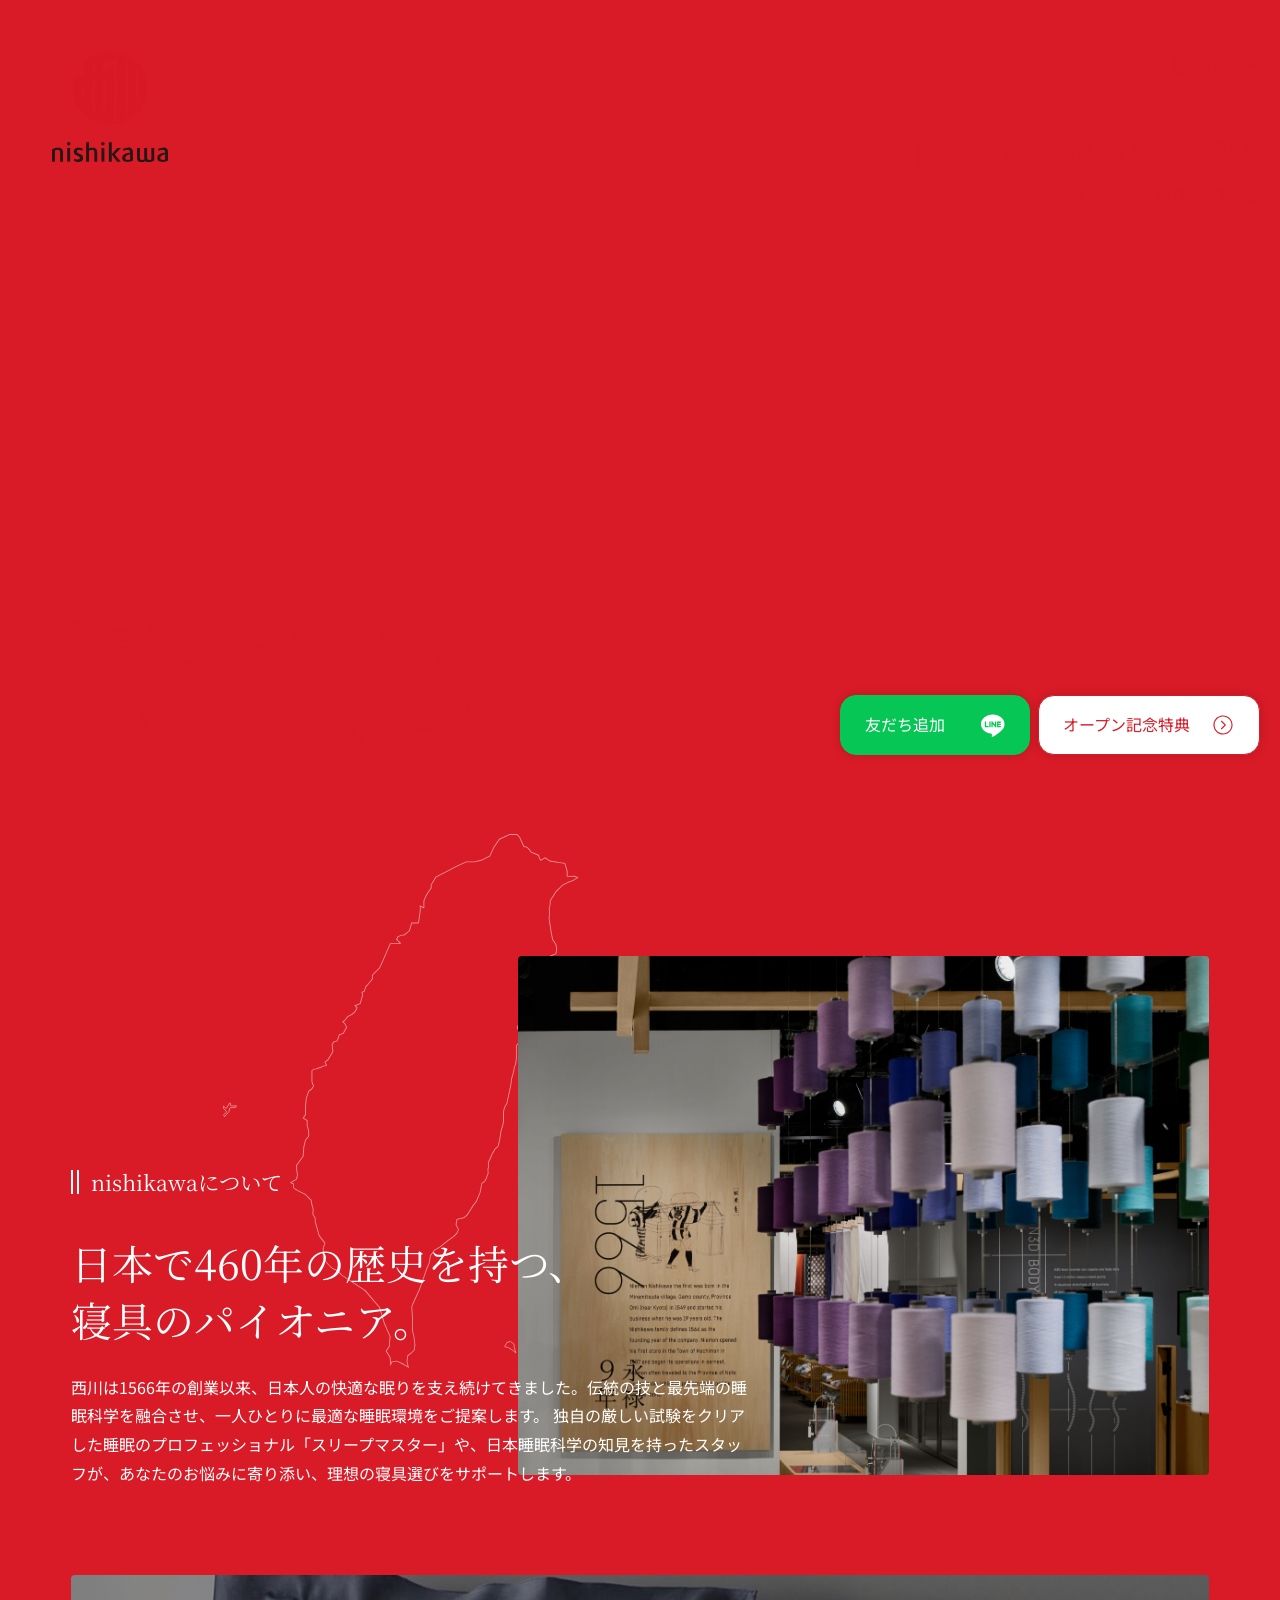
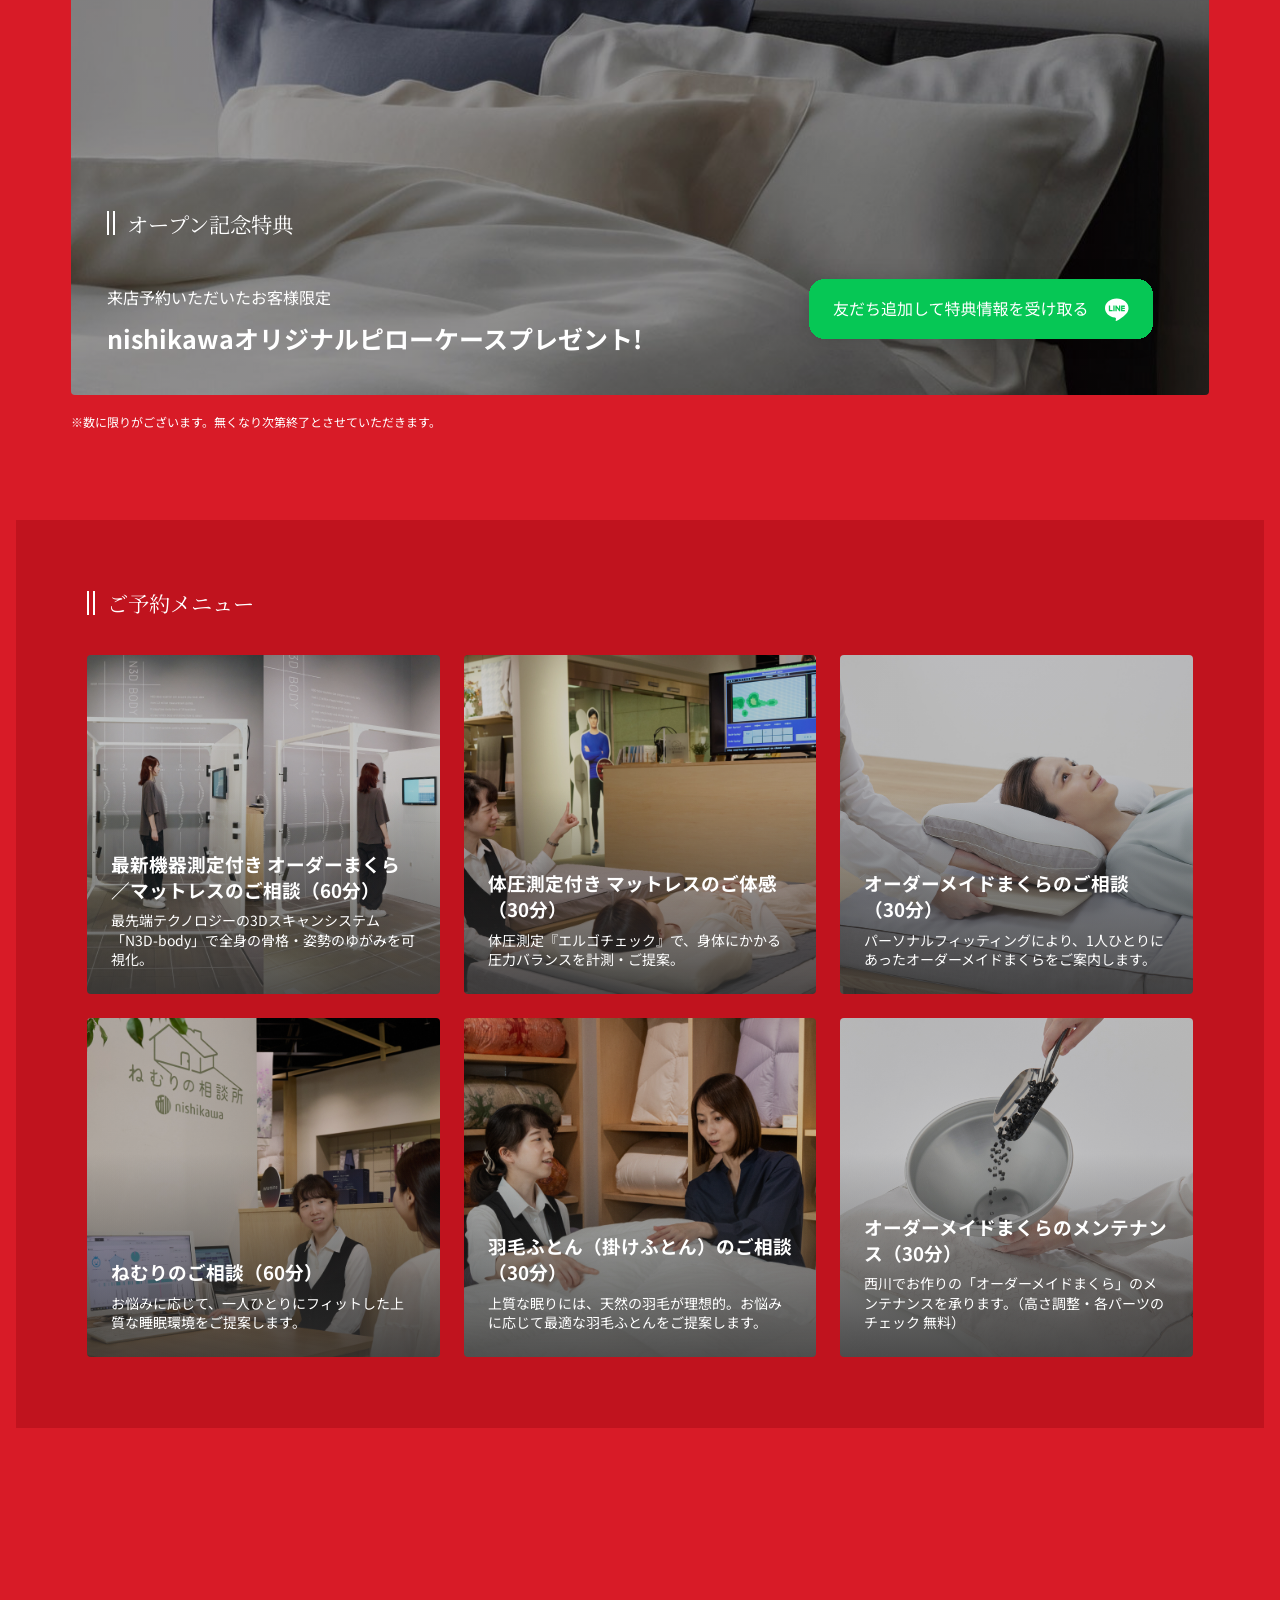
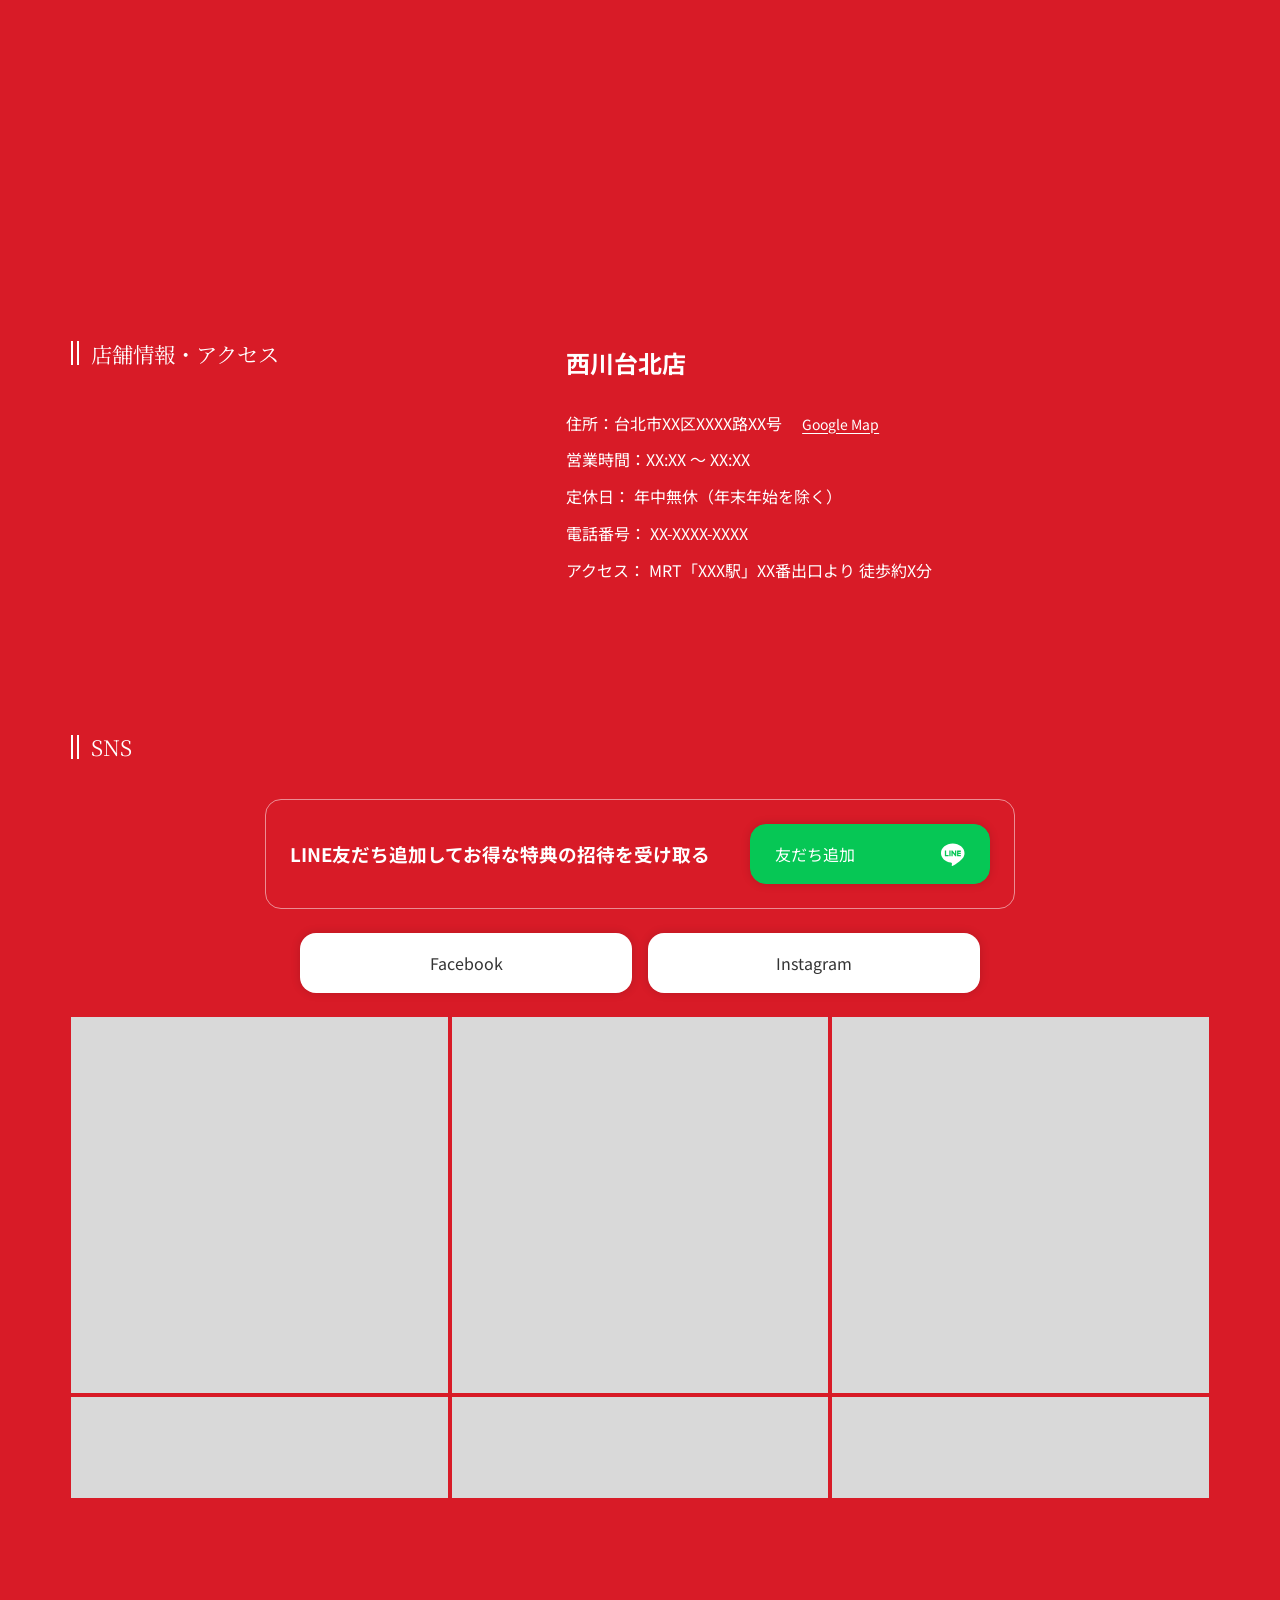
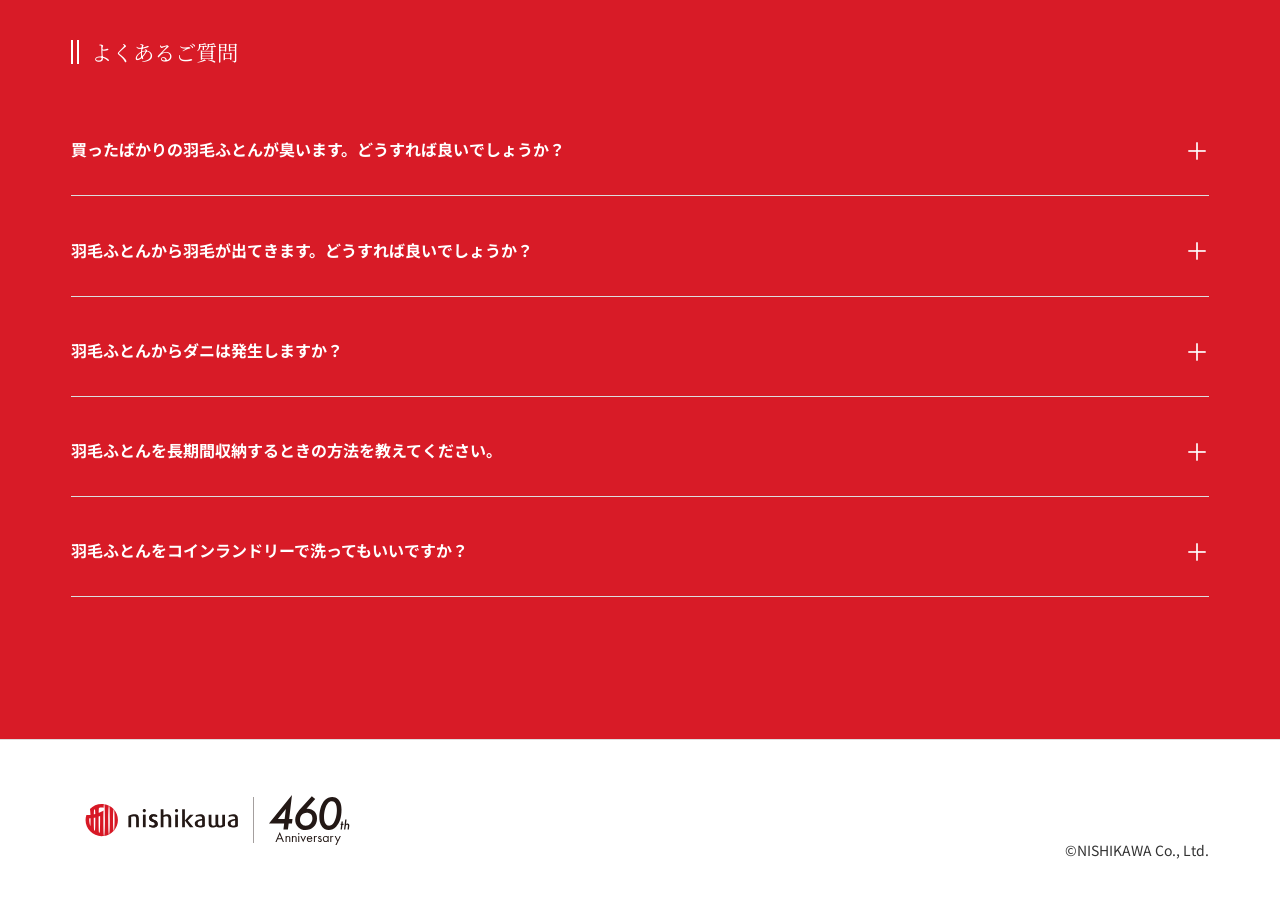
==== index.html @ 741ab478 "Add Nishikawa Taiwan landing page" ====
<!doctype html>
<html lang="ja">
  <head>
    <meta charset="UTF-8" />
    <meta name="viewport" content="width=device-width, initial-scale=1.0" />
    <title>西川台北店 GRAND OPEN</title>
    <link rel="preconnect" href="https://fonts.googleapis.com" />
    <link rel="preconnect" href="https://fonts.gstatic.com" crossorigin />
    <link href="https://fonts.googleapis.com/css2?family=Noto+Sans+JP:wght@400;500;700&family=Noto+Serif+JP:wght@400;500&display=swap" rel="stylesheet" />
    <link rel="stylesheet" href="./styles.css" />
  </head>
  <body>
    <main class="page">
      <section class="hero shell">
        <div class="hero__panel">
          <img class="hero__image" src="./assets/hero.png" alt="" />
          <header class="hero__header">
            <a class="logo logo--hero" href="#" aria-label="nishikawa">
              <img src="./assets/logo-mark.svg" alt="" />
              <img src="./assets/logo-word.svg" alt="nishikawa" />
            </a>
            <div class="hero__meta">
              <div class="language" aria-label="language">
                <img src="./assets/globe.svg" alt="" />
                <span>日本語</span>
                <img src="./assets/caret-down.svg" alt="" />
              </div>
              <p class="open-date">2026.12.31<br />西川台北店GRAND OPEN!</p>
              <p class="countdown">オープンまであと00日00時間00分</p>
            </div>
          </header>
          <p class="since">Since 1549</p>
          <div class="hero__bottom">
            <h1>創業から460年、<br />日本の眠りは台湾へ。</h1>
            <div class="hero__actions">
              <div class="button-row">
                <a class="button button--line" href="#">友だち追加 <img class="button__icon" src="./assets/line.svg" alt="" /></a>
                <a class="button button--white" href="#">オープン記念特典 <img class="button__icon" src="./assets/caret-circle-right.svg" alt="" /></a>
              </div>
            </div>
          </div>
        </div>
      </section>

      <section class="about section-pad">
        <img class="ornament" src="./assets/taiwan-map.svg" alt="" />
        <div class="about__photo" aria-hidden="true"></div>
        <div class="about__copy">
          <div class="section-label">nishikawaについて</div>
          <h2>日本で460年の歴史を持つ、<br />寝具のパイオニア。</h2>
          <p>
            西川は1566年の創業以来、日本人の快適な眠りを支え続けてきました。伝統の技と最先端の睡眠科学を融合させ、一人ひとりに最適な睡眠環境をご提案します。
            独自の厳しい試験をクリアした睡眠のプロフェッショナル「スリープマスター」や、日本睡眠科学の知見を持ったスタッフが、あなたのお悩みに寄り添い、理想の寝具選びをサポートします。
          </p>
        </div>
      </section>

      <section class="benefit section-pad">
        <div class="benefit__card">
          <div class="section-label">オープン記念特典</div>
          <div class="benefit__body">
            <div>
              <p>来店予約いただいたお客様限定</p>
              <h2>nishikawaオリジナルピローケースプレゼント!</h2>
            </div>
            <a class="benefit__button-image" href="#" aria-label="特典の案内">
              <img src="./assets/frame-101.svg" alt="" />
            </a>
          </div>
        </div>
        <p class="note">※数に限りがございます。無くなり次第終了とさせていただきます。</p>
      </section>

      <section class="menu shell">
        <div class="menu__inner section-pad">
          <div class="section-label">ご予約メニュー</div>
          <div class="menu__grid">
            <article class="menu-card" style="--bg: url('./assets/menu-order-mattress.jpg')">
              <h3>最新機器測定付き オーダーまくら／マットレスのご相談（60分）</h3>
              <p>最先端テクノロジーの3Dスキャンシステム「N3D-body」で全身の骨格・姿勢のゆがみを可視化。</p>
            </article>
            <article class="menu-card" style="--bg: url('./assets/menu-pressure.jpg')">
              <h3>体圧測定付き マットレスのご体感（30分）</h3>
              <p>体圧測定『エルゴチェック』で、身体にかかる圧力バランスを計測・ご提案。</p>
            </article>
            <article class="menu-card" style="--bg: url('./assets/menu-order-pillow.jpg')">
              <h3>オーダーメイドまくらのご相談（30分）</h3>
              <p>パーソナルフィッティングにより、1人ひとりにあったオーダーメイドまくらをご案内します。</p>
            </article>
            <article class="menu-card" style="--bg: url('./assets/menu-sleep-consult.jpg')">
              <h3>ねむりのご相談（60分）</h3>
              <p>お悩みに応じて、一人ひとりにフィットした上質な睡眠環境をご提案します。</p>
            </article>
            <article class="menu-card" style="--bg: url('./assets/menu-duvet-consult.jpg')">
              <h3>羽毛ふとん（掛けふとん）のご相談（30分）</h3>
              <p>上質な眠りには、天然の羽毛が理想的。お悩みに応じて最適な羽毛ふとんをご提案します。</p>
            </article>
            <article class="menu-card" style="--bg: url('./assets/menu-pillow-maintenance.jpg')">
              <h3>オーダーメイドまくらのメンテナンス（30分）</h3>
              <p>西川でお作りの「オーダーメイドまくら」のメンテナンスを承ります。（高さ調整・各パーツのチェック 無料）</p>
            </article>
          </div>
        </div>
      </section>

      <section class="map" aria-label="台北駅の地図">
        <iframe
          src="https://www.google.com/maps/embed?pb=!1m18!1m12!1m3!1d3614.6032509859097!2d121.51306507537699!3d25.047534977807565!2m3!1f0!2f0!3f0!3m2!1i1024!2i768!4f13.1!3m3!1m2!1s0x3442a97263b48c71%3A0x7f964669b3bf255e!2z5Y-w5YyX6aeF!5e0!3m2!1sja!2sjp!4v1780031319336!5m2!1sja!2sjp"
          width="600"
          height="450"
          style="border:0;"
          allowfullscreen=""
          loading="lazy"
          referrerpolicy="no-referrer-when-downgrade"
        ></iframe>
      </section>

      <section class="access section-pad">
        <div class="section-label">店舗情報・アクセス</div>
        <div class="access__info">
          <h2>西川台北店</h2>
          <p>住所：台北市XX区XXXX路XX号 <a href="#">Google Map</a></p>
          <p>営業時間：XX:XX ～ XX:XX</p>
          <p>定休日： 年中無休（年末年始を除く）</p>
          <p>電話番号： XX-XXXX-XXXX</p>
          <p>アクセス： MRT「XXX駅」XX番出口より 徒歩約X分</p>
        </div>
      </section>

      <section class="sns section-pad">
        <div class="section-label">SNS</div>
        <div class="line-panel">
          <p>LINE友だち追加してお得な特典の招待を受け取る</p>
          <a class="button button--line" href="#">友だち追加 <img class="button__icon" src="./assets/line.svg" alt="" /></a>
        </div>
        <div class="social-row">
          <a href="#">Facebook</a>
          <a href="#">Instagram</a>
        </div>
        <div class="sns-grid" aria-hidden="true">
          <span></span><span></span><span></span><span></span><span></span><span></span>
        </div>
      </section>

      <section class="faq section-pad">
        <div class="section-label">よくあるご質問</div>
        <div class="faq__list">
          <button>買ったばかりの羽毛ふとんが臭います。どうすれば良いでしょうか？ <span>＋</span></button>
          <button>羽毛ふとんから羽毛が出てきます。どうすれば良いでしょうか？ <span>＋</span></button>
          <button>羽毛ふとんからダニは発生しますか？ <span>＋</span></button>
          <button>羽毛ふとんを長期間収納するときの方法を教えてください。 <span>＋</span></button>
          <button>羽毛ふとんをコインランドリーで洗ってもいいですか？ <span>＋</span></button>
        </div>
      </section>
    </main>

    <footer class="footer">
      <div class="footer__brand">
        <img src="./assets/nishikawa-logo-footer.svg" alt="nishikawa 460th anniversary" />
      </div>
      <p>©NISHIKAWA Co., Ltd.</p>
    </footer>
  </body>
</html>
---- styles.css ----
:root {
  --red: #d81b27;
  --red-dark: #c0131e;
  --white: #fff;
  --black: #333;
  --line: #ddd;
  --pad: clamp(24px, 5.56vw, 80px);
  --sans: "Noto Sans JP", system-ui, sans-serif;
  --serif: "Noto Serif JP", serif;
}

* {
  box-sizing: border-box;
}

html {
  font-family: var(--sans);
  color: var(--white);
  background: var(--red);
  scroll-behavior: smooth;
}

body {
  margin: 0;
  min-width: 320px;
}

img {
  display: block;
  max-width: 100%;
}

a {
  color: inherit;
  text-decoration: none;
}

.page {
  overflow: hidden;
  background: var(--red);
}

.shell {
  padding: 16px;
}

.section-pad {
  padding: clamp(64px, 11.1vw, 160px) var(--pad) clamp(48px, 5.56vw, 80px);
}

.hero__panel {
  position: relative;
  display: flex;
  min-height: min(61.1vw, 880px);
  aspect-ratio: 1440 / 880;
  flex-direction: column;
  justify-content: space-between;
  overflow: hidden;
  padding: clamp(20px, 2.78vw, 40px);
  color: var(--red);
}

.hero__image {
  position: absolute;
  inset: -12% -2% 0 -2%;
  z-index: 0;
  width: 104%;
  height: 113%;
  max-width: none;
  object-fit: cover;
}

.hero__header,
.hero__bottom {
  position: relative;
  z-index: 1;
  display: flex;
  justify-content: space-between;
  gap: 32px;
}

.logo--hero {
  --logo-w: clamp(72px, 9.1vw, 131px);
  display: block;
  width: var(--logo-w);
}

.logo--hero img:first-child {
  width: calc(var(--logo-w) * 0.63);
  height: calc(var(--logo-w) * 0.626);
  margin: 0 auto calc(var(--logo-w) * 0.154);
}

.logo--hero img:last-child {
  width: var(--logo-w);
  height: calc(var(--logo-w) * 0.169);
}

.hero__meta {
  display: flex;
  flex-direction: column;
  align-items: flex-end;
  gap: 16px;
  text-align: right;
}

.language,
.countdown {
  font-size: clamp(12px, 1.1vw, 16px);
  font-weight: 500;
  line-height: 1.2;
}

.language {
  display: flex;
  align-items: center;
  gap: 4px;
  white-space: nowrap;
}

.language img:first-child {
  width: 24px;
  height: 24px;
}

.language img:last-child {
  width: 16px;
  height: 16px;
}

.open-date {
  margin: 0;
  font-family: var(--serif);
  font-size: clamp(18px, 2.22vw, 32px);
  font-weight: 500;
  line-height: 1.4;
}

.countdown {
  margin: 0;
}

.since {
  position: relative;
  z-index: 1;
  width: 123px;
  margin: 0;
  transform: rotate(90deg) translateY(50px);
  transform-origin: left center;
  font-family: var(--serif);
  font-size: clamp(16px, 1.67vw, 24px);
  font-weight: 500;
  white-space: nowrap;
}

h1,
h2,
h3,
p {
  margin-top: 0;
}

.hero h1 {
  margin: 0;
  font-family: var(--serif);
  font-size: clamp(36px, 4.45vw, 64px);
  font-weight: 400;
  line-height: 1.4;
  letter-spacing: 0;
}

.hero__actions {
  display: flex;
  width: min(100%, 420px);
  flex-direction: column;
  justify-content: flex-end;
  gap: 8px;
  padding-bottom: 8px;
}

.button-row {
  display: grid;
  grid-template-columns: minmax(0, 0.92fr) minmax(0, 1.08fr);
  gap: 8px;
}

.button {
  display: flex;
  min-height: 60px;
  align-items: center;
  justify-content: space-between;
  gap: 12px;
  border: 1px solid currentColor;
  border-radius: 16px;
  padding: 0 24px;
  font-size: 16px;
  line-height: 1.4;
  box-shadow: 0 0 10px rgb(0 0 0 / 15%);
  white-space: nowrap;
}

.button__icon {
  width: 24px;
  height: 24px;
  flex: 0 0 auto;
}

.button--line {
  color: var(--white);
  background: #06c755;
  border-color: #06c755;
}

.button--white {
  color: var(--red);
  background: var(--white);
  border-color: var(--red);
}

.section-label {
  display: flex;
  align-items: center;
  gap: 12px;
  margin-bottom: 40px;
  font-family: var(--serif);
  font-size: clamp(18px, 1.67vw, 24px);
  line-height: 1;
  white-space: nowrap;
}

.section-label::before {
  width: 8px;
  height: 24px;
  flex: 0 0 auto;
  background: url("./assets/heading-mark.svg") center / contain no-repeat;
  content: "";
}

.about {
  position: relative;
  min-height: 720px;
  padding-top: clamp(96px, 11.1vw, 160px);
}

.ornament {
  position: absolute;
  top: 20px;
  left: 17.4%;
  width: 27.8%;
  min-width: 220px;
}

.about__photo {
  position: absolute;
  top: clamp(96px, 11.1vw, 160px);
  right: var(--pad);
  width: min(54vw, 778px);
  aspect-ratio: 777.5 / 583.125;
  border-radius: 4px;
  background: linear-gradient(90deg, rgb(0 0 0 / 20%), rgb(102 102 102 / 0%)), url("./assets/about.jpg") center / cover;
}

.about__copy {
  position: relative;
  z-index: 1;
  width: min(100%, 680px);
  padding-top: clamp(160px, 16.7vw, 240px);
}

.about h2,
.benefit h2 {
  margin-bottom: 24px;
  font-family: var(--serif);
  font-size: clamp(30px, 3.2vw, 46px);
  font-weight: 400;
  line-height: 1.4;
}

.about p {
  font-size: clamp(15px, 1.25vw, 18px);
  line-height: 1.8;
}

.benefit {
  padding-top: 0;
}

.benefit__card {
  display: flex;
  min-height: 420px;
  flex-direction: column;
  justify-content: flex-end;
  gap: 24px;
  border-radius: 4px;
  padding: clamp(24px, 2.78vw, 40px);
  background: linear-gradient(rgb(0 0 0 / 40%), rgb(0 0 0 / 40%)), url("./assets/benefit.jpg") center / cover;
}

.benefit__card .section-label {
  margin-bottom: 0;
}

.benefit__body {
  display: flex;
  align-items: flex-end;
  justify-content: space-between;
  gap: 32px;
}

.benefit__body p {
  margin-bottom: 8px;
  font-size: clamp(15px, 1.25vw, 18px);
  line-height: 1.8;
}

.benefit h2 {
  margin: 0;
  font-family: var(--sans);
  font-size: clamp(21px, 1.95vw, 28px);
  font-weight: 700;
  line-height: 1.6;
}

.benefit__button-image {
  display: block;
  width: min(100%, 384px);
  flex: 0 0 auto;
}

.benefit__button-image img {
  width: 100%;
  height: auto;
}

.note {
  margin: 16px 0 0;
  font-size: 12px;
  line-height: 1.8;
}

.menu__inner {
  background: var(--red-dark);
  padding-top: var(--pad);
}

.menu__grid {
  display: grid;
  grid-template-columns: repeat(3, minmax(0, 1fr));
  gap: 24px;
}

.menu-card {
  position: relative;
  display: flex;
  aspect-ratio: 416 / 400;
  min-height: 260px;
  flex-direction: column;
  gap: 8px;
  justify-content: flex-end;
  overflow: hidden;
  border-radius: 4px;
  padding: 24px;
  background: linear-gradient(to bottom, rgb(51 51 51 / 0%) 40%, rgb(51 51 51 / 80%)), linear-gradient(rgb(0 0 0 / 20%), rgb(0 0 0 / 20%)), var(--bg) center / cover;
}

.menu-card h3 {
  width: 100%;
  margin-bottom: 0;
  font-size: clamp(17px, 1.46vw, 21px);
  font-weight: 700;
  line-height: 1.4;
}

.menu-card p {
  width: 100%;
  margin: 0;
  font-size: 14px;
  line-height: 1.4;
}

.map {
  height: clamp(260px, 33.3vw, 480px);
  overflow: hidden;
}

.map iframe {
  display: block;
  width: 100%;
  height: 100%;
}

.access {
  display: flex;
  gap: 40px;
  align-items: flex-start;
  padding-top: var(--pad);
}

.access .section-label {
  width: min(36vw, 455px);
  flex: 0 0 auto;
}

.access__info h2 {
  margin-bottom: 24px;
  font-size: 24px;
  line-height: 1.8;
}

.access__info p {
  margin: 0 0 8px;
  font-size: 16px;
  line-height: 1.8;
}

.access__info a {
  margin-left: 16px;
  font-size: 14px;
  text-decoration: underline;
  text-underline-offset: 3px;
}

.sns {
  display: flex;
  flex-direction: column;
  align-items: center;
  gap: 24px;
  padding-top: var(--pad);
}

.sns .section-label {
  width: 100%;
  margin-bottom: 16px;
}

.line-panel {
  display: flex;
  align-items: center;
  gap: 40px;
  border: 1px solid rgb(255 255 255 / 50%);
  border-radius: 16px;
  padding: 24px;
}

.line-panel p {
  margin: 0;
  font-size: clamp(17px, 1.46vw, 21px);
  font-weight: 700;
  line-height: 1.6;
}

.line-panel .button {
  width: 240px;
}

.social-row {
  display: grid;
  width: min(100%, 680px);
  grid-template-columns: repeat(2, minmax(0, 1fr));
  gap: 16px;
}

.social-row a {
  display: flex;
  min-height: 60px;
  align-items: center;
  justify-content: center;
  border: 1px solid rgb(255 255 255 / 50%);
  border-radius: 16px;
  color: var(--black);
  background: var(--white);
  box-shadow: 0 0 10px rgb(0 0 0 / 15%);
}

.sns-grid {
  display: grid;
  width: min(100%, 1208px);
  max-height: 481px;
  grid-template-columns: repeat(3, minmax(0, 400px));
  justify-content: center;
  gap: 4px;
  overflow: hidden;
}

.sns-grid span {
  aspect-ratio: 1;
  background: #d9d9d9;
}

.faq {
  display: flex;
  flex-direction: column;
  align-items: center;
  padding-bottom: clamp(96px, 11.1vw, 160px);
  padding-top: var(--pad);
}

.faq .section-label,
.faq__list {
  width: min(100%, 1200px);
}

.faq__list {
  display: flex;
  flex-direction: column;
  gap: 8px;
}

.faq button {
  display: flex;
  width: 100%;
  align-items: center;
  justify-content: space-between;
  gap: 10px;
  border: 0;
  border-bottom: 1px solid var(--line);
  padding: 24px 0;
  color: var(--white);
  background: transparent;
  font: 700 16px/1.8 var(--sans);
  text-align: left;
}

.faq span {
  flex: 0 0 auto;
  font-size: 24px;
  font-weight: 400;
}

.footer {
  display: flex;
  align-items: flex-end;
  justify-content: space-between;
  gap: 32px;
  border-top: 1px solid var(--line);
  padding: 40px var(--pad);
  color: var(--black);
  background: var(--white);
}

.footer__brand {
  width: min(40vw, 293px);
}

.footer__brand img {
  width: 100%;
  height: auto;
}

.footer p {
  margin: 0;
  font-size: 14px;
  line-height: 1.4;
}

@media (max-width: 900px) {
  .hero__panel {
    min-height: 720px;
    aspect-ratio: auto;
  }

  .hero__header,
  .hero__bottom,
  .benefit__body,
  .access,
  .line-panel {
    flex-direction: column;
    align-items: stretch;
  }

  .hero__meta {
    align-items: flex-end;
  }

  .since {
    transform: rotate(90deg) translateY(34px);
  }

  .hero__actions {
    width: 100%;
  }

  .about {
    min-height: auto;
  }

  .about__photo {
    position: relative;
    top: auto;
    right: auto;
    width: 100%;
    margin-bottom: -96px;
  }

  .about__copy {
    padding-top: 136px;
  }

  .menu__grid {
    grid-template-columns: repeat(2, minmax(0, 1fr));
  }

  .access .section-label {
    width: 100%;
  }

  .line-panel .button {
    width: 100%;
  }
}

@media (max-width: 560px) {
  .shell {
    padding: 8px;
  }

  .section-pad {
    padding-right: 20px;
    padding-left: 20px;
  }

  .hero__panel {
    min-height: 812px;
    padding: 18px;
  }

  .hero__header {
    display: block;
    position: static;
  }

  .hero__image {
    inset: 0;
    width: 100%;
    height: 100%;
    object-position: 45% center;
  }

  .logo--hero {
    --logo-w: 58px;
  }

  .logo--hero img:first-child {
    width: var(--logo-w);
    height: 58px;
    margin: 0;
  }

  .logo--hero img:last-child {
    display: none;
  }

  .since {
    display: none;
  }

  .hero__meta {
    position: absolute;
    top: 18px;
    right: 18px;
    width: 178px;
    max-width: 178px;
    margin-left: auto;
    gap: 8px;
  }

  .hero h1 {
    max-width: 100%;
    font-size: 26px;
    line-height: 1.45;
  }

  .open-date {
    width: 150px;
    max-width: 150px;
    overflow-wrap: anywhere;
    word-break: break-all;
    font-size: 11px;
  }

  .countdown,
  .language {
    font-size: 12px;
    overflow-wrap: anywhere;
    word-break: break-all;
  }

  .button-row,
  .menu__grid,
  .social-row,
  .sns-grid {
    grid-template-columns: 1fr;
  }

  .button {
    min-height: 52px;
    border-radius: 12px;
    padding: 0 18px;
    font-size: 14px;
  }

  .ornament {
    left: 4%;
    width: 70%;
  }

  .benefit__card {
    min-height: 360px;
  }

  .menu-card {
    min-height: 250px;
  }

  .sns-grid {
    max-height: none;
  }

  .footer {
    flex-direction: column;
    align-items: flex-start;
  }
}
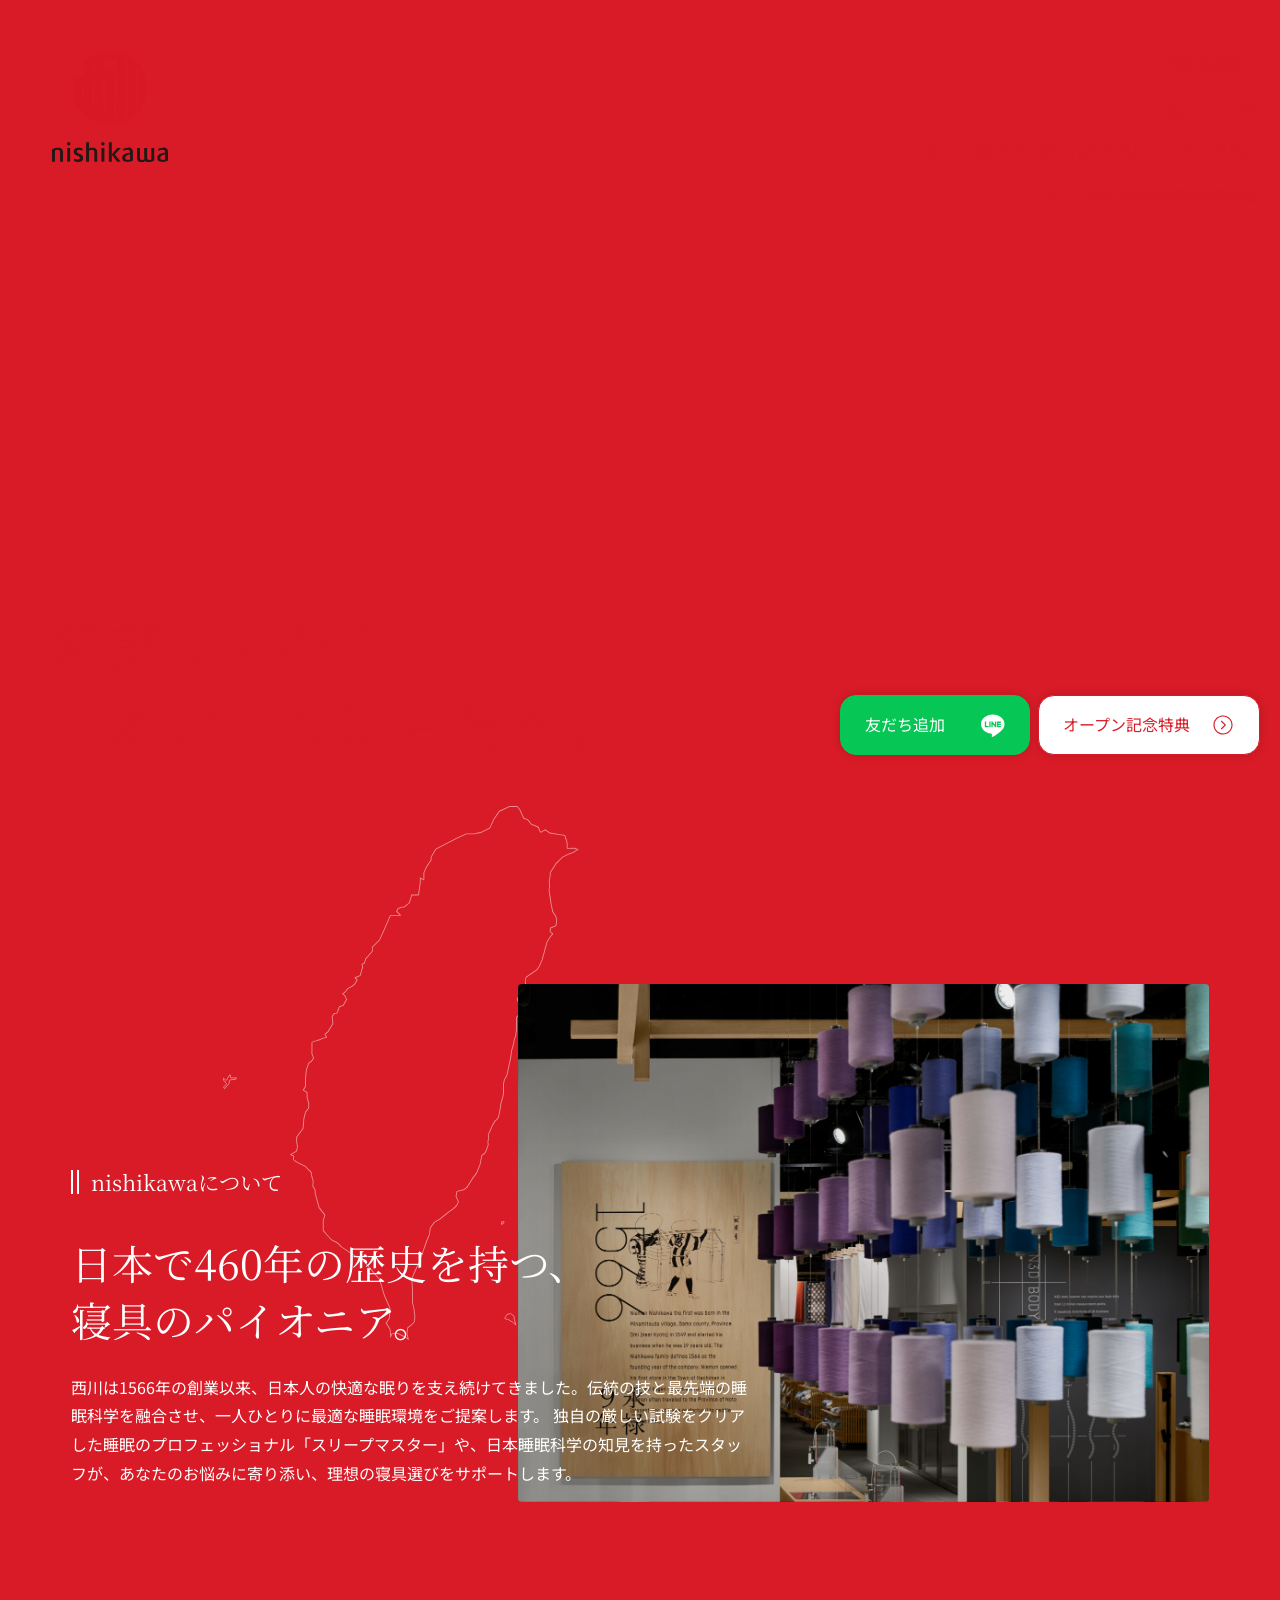
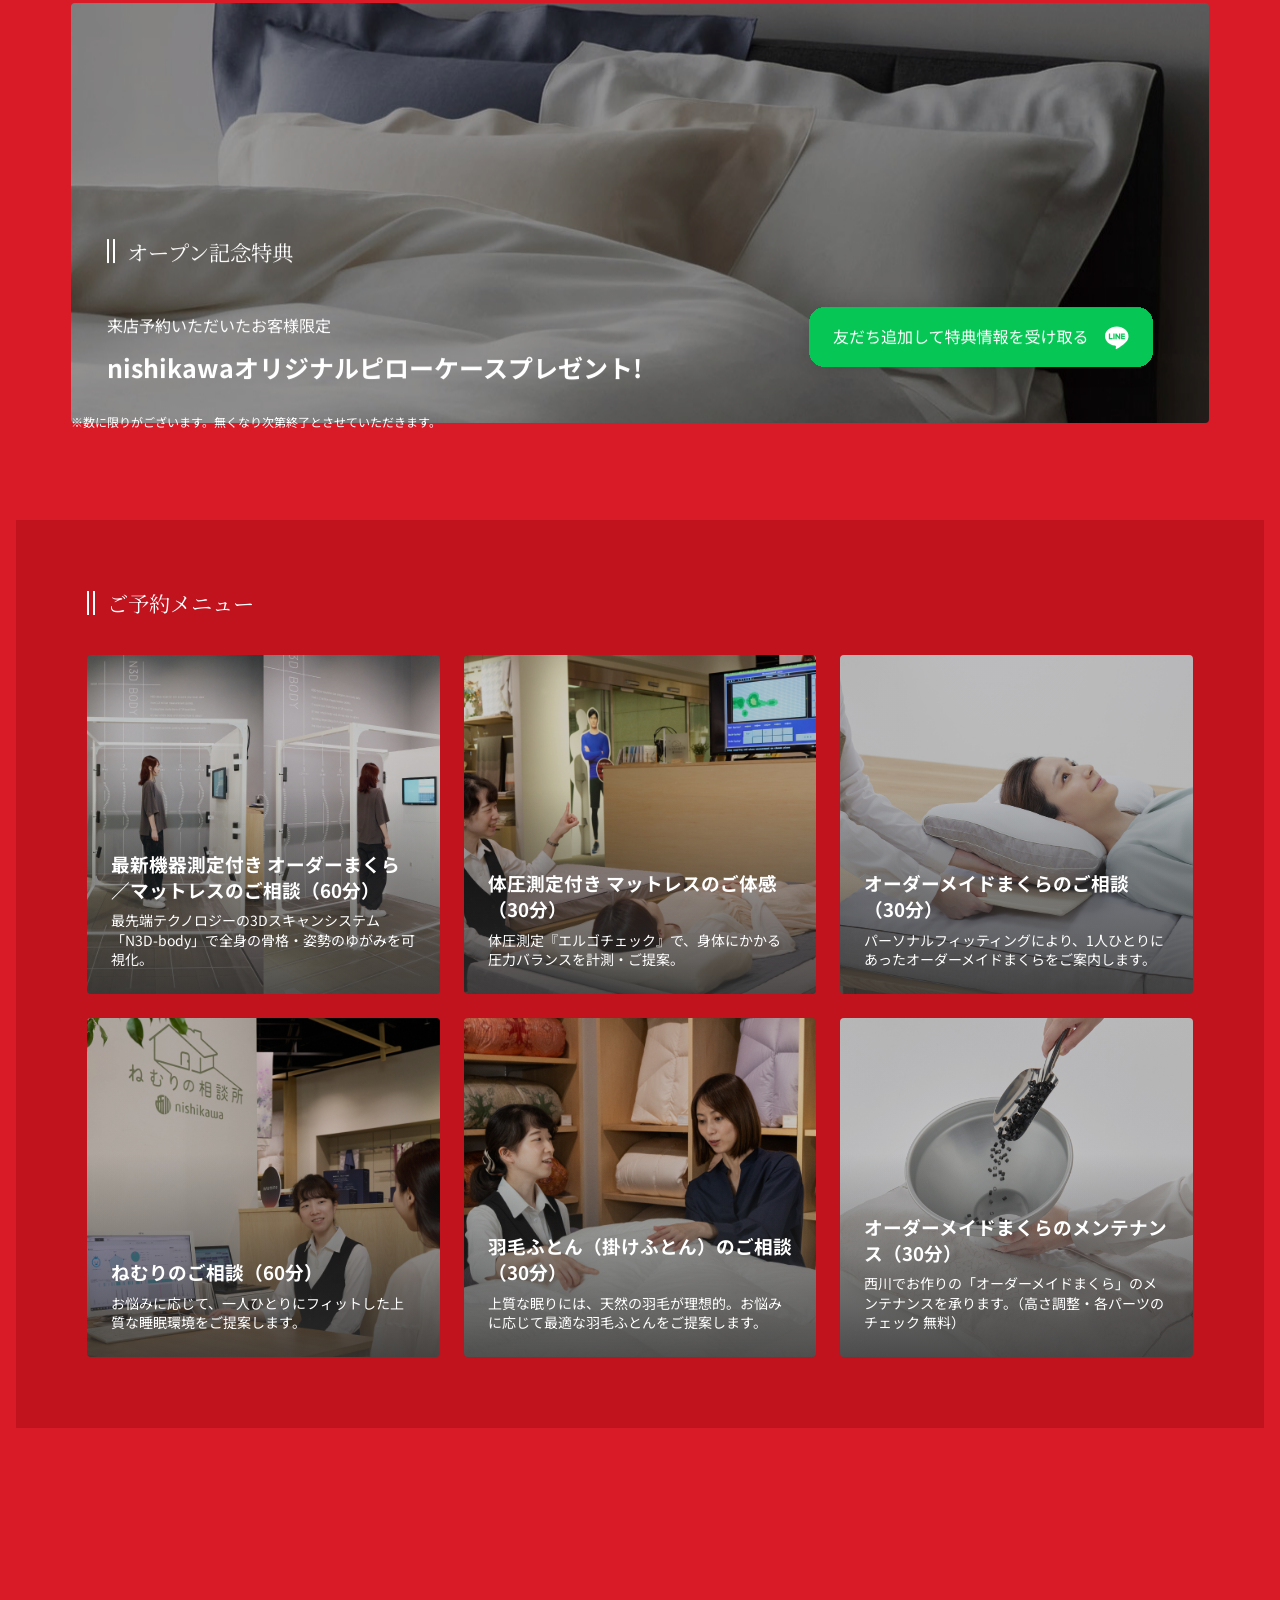
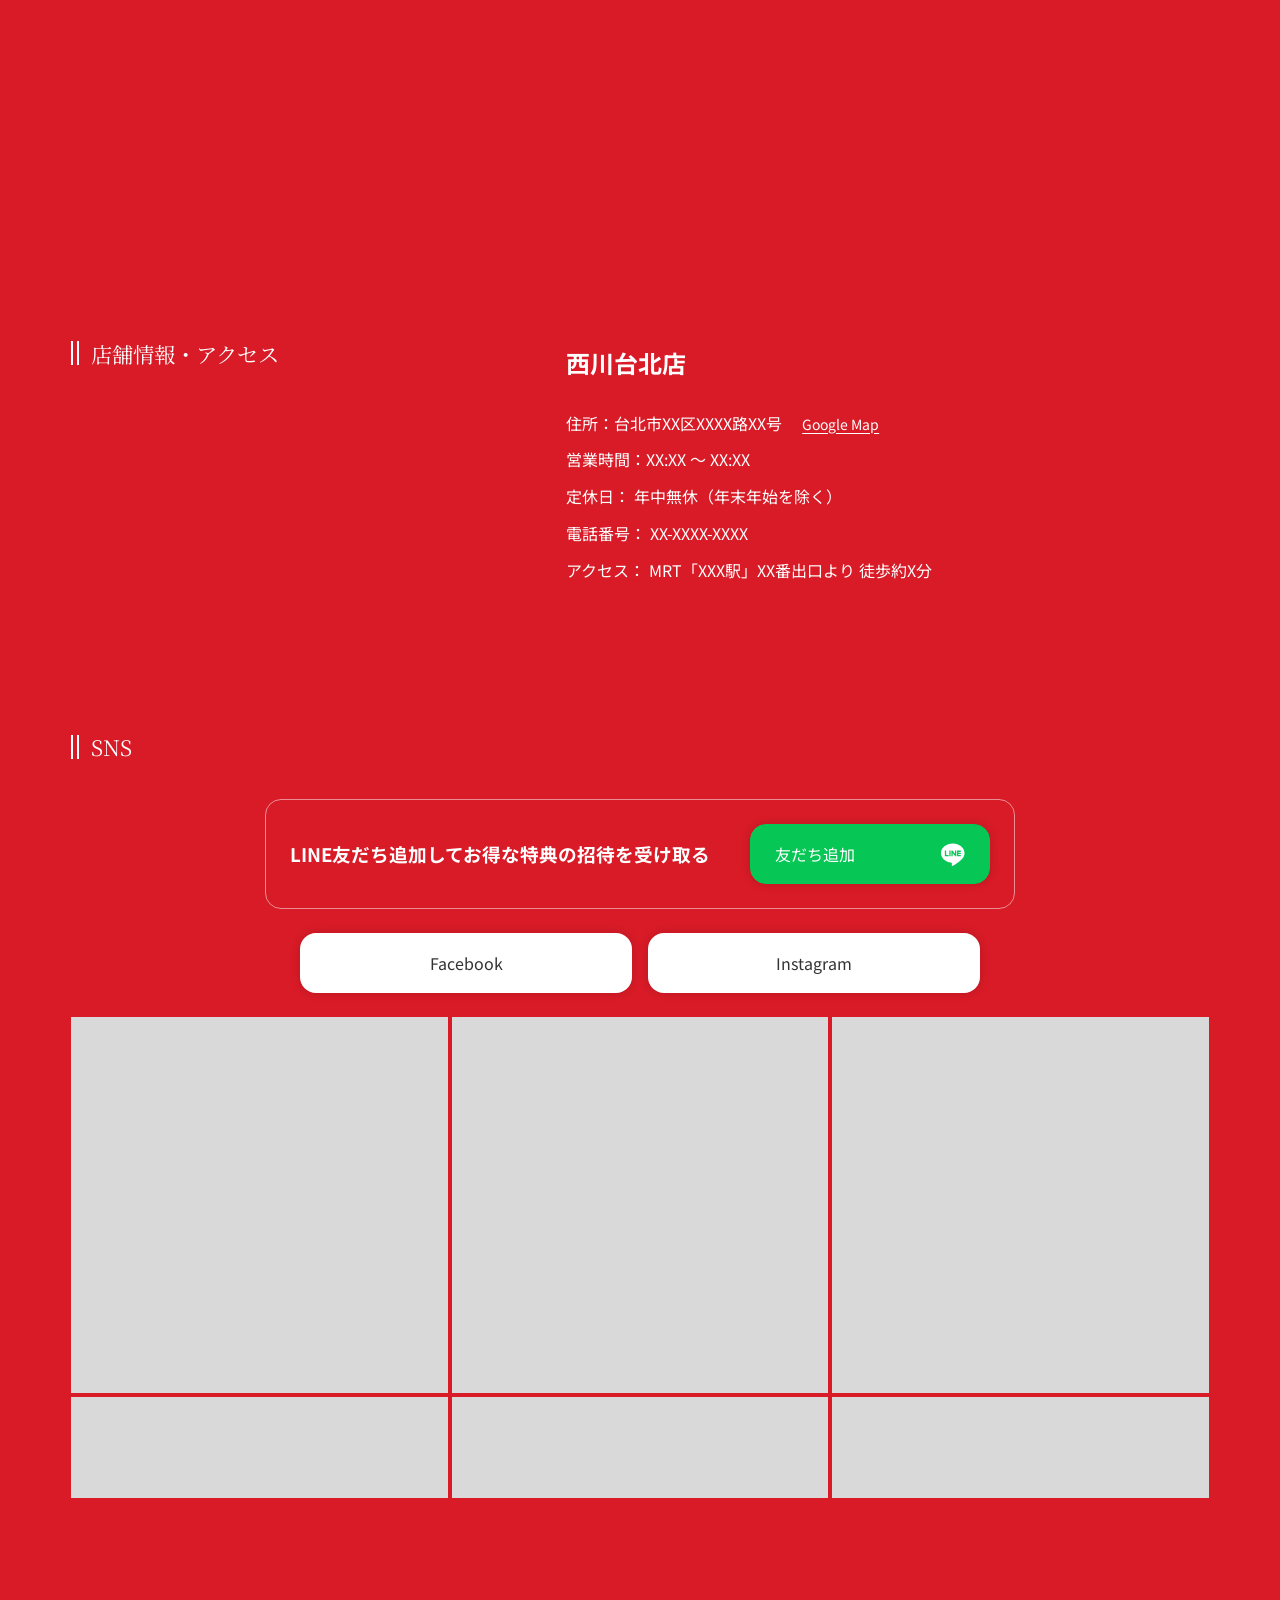
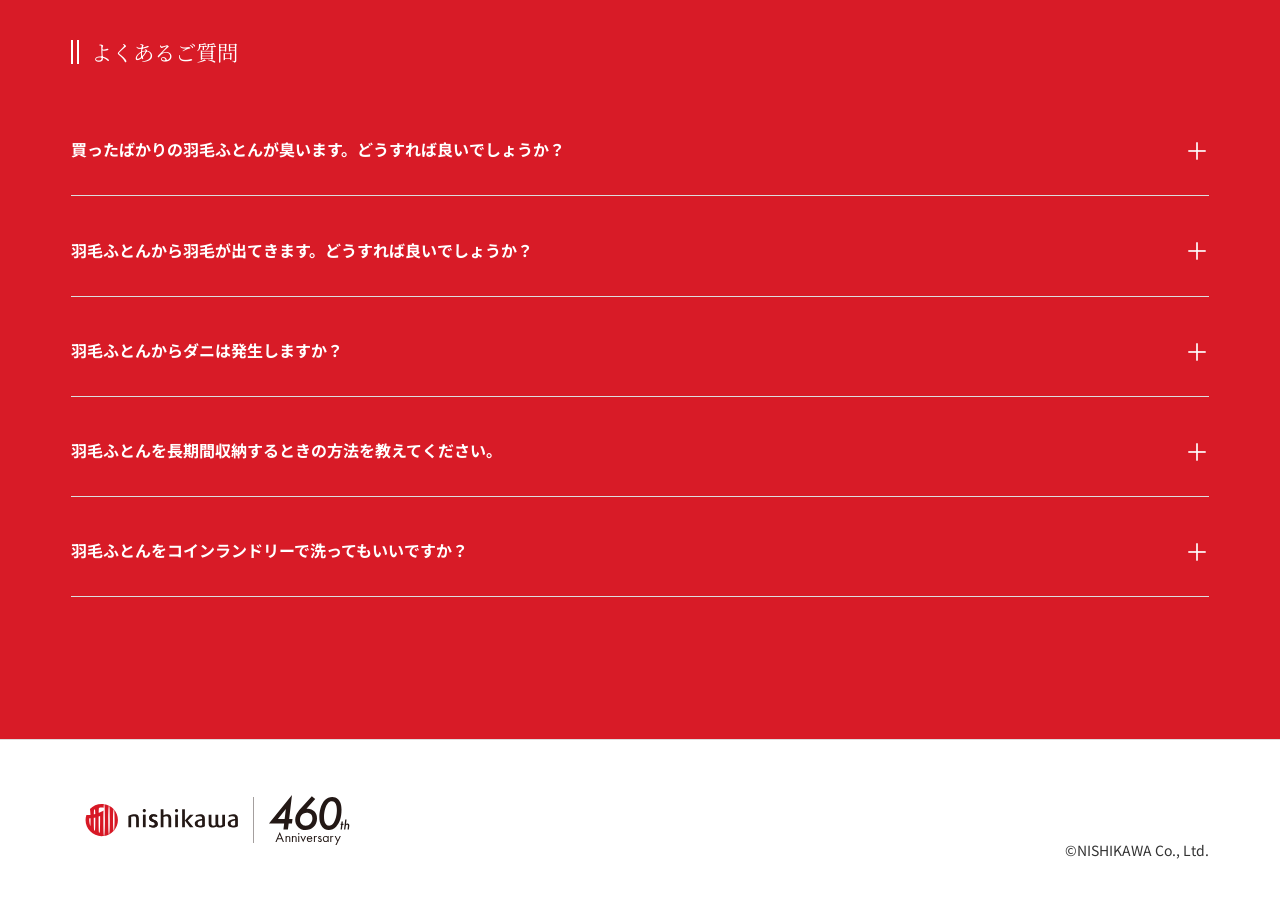
==== commit ef506757: "Add subtle page motion" ====
--- a/index.html
+++ b/index.html
@@ -20,11 +20,18 @@
               <img src="./assets/logo-word.svg" alt="nishikawa" />
             </a>
             <div class="hero__meta">
-              <div class="language" aria-label="language">
-                <img src="./assets/globe.svg" alt="" />
-                <span>日本語</span>
-                <img src="./assets/caret-down.svg" alt="" />
-              </div>
+              <details class="language-switch">
+                <summary class="language" aria-label="language">
+                  <img src="./assets/globe.svg" alt="" />
+                  <span>日本語</span>
+                  <img src="./assets/caret-down.svg" alt="" />
+                </summary>
+                <div class="language-switch__menu">
+                  <a href="./index.html" aria-current="page">日本語</a>
+                  <a href="./zh-tw.html">繁體中文</a>
+                  <a href="./en.html">English</a>
+                </div>
+              </details>
               <p class="open-date">2026.12.31<br />西川台北店GRAND OPEN!</p>
               <p class="countdown">オープンまであと00日00時間00分</p>
             </div>
@@ -160,5 +167,6 @@
       </div>
       <p>©NISHIKAWA Co., Ltd.</p>
     </footer>
+    <script src="./script.js"></script>
   </body>
 </html>
--- a/styles.css
+++ b/styles.css
@@ -68,6 +68,8 @@
   height: 113%;
   max-width: none;
   object-fit: cover;
+  transform: translate3d(0, var(--parallax-y, 0), 0) scale(1.015);
+  transform-origin: center;
 }
 
 .hero__header,
@@ -116,6 +118,51 @@
   align-items: center;
   gap: 4px;
   white-space: nowrap;
+}
+
+.language-switch {
+  position: relative;
+}
+
+.language-switch summary {
+  cursor: pointer;
+  list-style: none;
+}
+
+.language-switch summary::-webkit-details-marker {
+  display: none;
+}
+
+.language-switch__menu {
+  position: absolute;
+  top: calc(100% + 8px);
+  right: 0;
+  z-index: 5;
+  display: none;
+  min-width: 136px;
+  overflow: hidden;
+  border: 1px solid rgb(216 27 39 / 24%);
+  border-radius: 8px;
+  color: var(--red);
+  background: rgb(255 255 255 / 94%);
+  box-shadow: 0 8px 20px rgb(0 0 0 / 10%);
+}
+
+.language-switch[open] .language-switch__menu {
+  display: block;
+}
+
+.language-switch__menu a {
+  display: block;
+  padding: 10px 12px;
+  font-size: 14px;
+  line-height: 1.2;
+  text-align: left;
+}
+
+.language-switch__menu a[aria-current="page"] {
+  font-weight: 700;
+  background: rgb(216 27 39 / 8%);
 }
 
 .language img:first-child {
@@ -248,6 +295,8 @@
   left: 17.4%;
   width: 27.8%;
   min-width: 220px;
+  transform: translate3d(0, var(--parallax-y, 0), 0);
+  will-change: transform;
 }
 
 .about__photo {
@@ -258,6 +307,8 @@
   aspect-ratio: 777.5 / 583.125;
   border-radius: 4px;
   background: linear-gradient(90deg, rgb(0 0 0 / 20%), rgb(102 102 102 / 0%)), url("./assets/about.jpg") center / cover;
+  transform: translate3d(0, var(--parallax-y, 0), 0);
+  will-change: transform;
 }
 
 .about__copy {
@@ -265,6 +316,10 @@
   z-index: 1;
   width: min(100%, 680px);
   padding-top: clamp(160px, 16.7vw, 240px);
+}
+
+.lang-en .about__copy {
+  width: min(100%, 560px);
 }
 
 .about h2,
@@ -276,6 +331,10 @@
   line-height: 1.4;
 }
 
+.lang-en .about h2 {
+  font-size: clamp(30px, 2.9vw, 42px);
+}
+
 .about p {
   font-size: clamp(15px, 1.25vw, 18px);
   line-height: 1.8;
@@ -294,6 +353,8 @@
   border-radius: 4px;
   padding: clamp(24px, 2.78vw, 40px);
   background: linear-gradient(rgb(0 0 0 / 40%), rgb(0 0 0 / 40%)), url("./assets/benefit.jpg") center / cover;
+  transform: translate3d(0, var(--parallax-y, 0), 0);
+  will-change: transform;
 }
 
 .benefit__card .section-label {
@@ -330,6 +391,36 @@
 .benefit__button-image img {
   width: 100%;
   height: auto;
+}
+
+.benefit__button-image--zh {
+  display: flex;
+  width: min(100%, 344px);
+  min-height: 60px;
+  align-items: center;
+  justify-content: space-between;
+  gap: 16px;
+  border: 1px solid #06c755;
+  border-radius: 16px;
+  padding: 0 24px;
+  color: var(--white);
+  background: #06c755;
+  box-shadow: 0 0 10px rgb(0 0 0 / 15%);
+  font-size: 16px;
+  line-height: 1.4;
+  white-space: normal;
+}
+
+.benefit__button-image--zh img {
+  display: none;
+}
+
+.benefit__button-image--zh::after {
+  width: 24px;
+  height: 24px;
+  flex: 0 0 auto;
+  background: url("./assets/line.svg") center / contain no-repeat;
+  content: "";
 }
 
 .note {
@@ -553,6 +644,88 @@
   line-height: 1.4;
 }
 
+.hero__header,
+.hero__bottom {
+  animation: heroContentIn 900ms cubic-bezier(0.2, 0.8, 0.2, 1) both;
+}
+
+.hero__bottom {
+  animation-delay: 140ms;
+}
+
+.motion-ready .reveal {
+  opacity: 0;
+  transform: translate3d(0, 22px, 0);
+  transition:
+    opacity 700ms ease,
+    transform 850ms cubic-bezier(0.2, 0.8, 0.2, 1);
+  transition-delay: var(--reveal-delay, 0ms);
+}
+
+.motion-ready .reveal.is-visible {
+  opacity: 1;
+  transform: translate3d(0, var(--parallax-y, 0), 0);
+}
+
+.motion-ready .menu-card {
+  transition:
+    opacity 700ms ease,
+    transform 850ms cubic-bezier(0.2, 0.8, 0.2, 1),
+    filter 300ms ease;
+}
+
+.motion-ready .menu-card:hover {
+  filter: brightness(1.06);
+  transform: translate3d(0, -4px, 0);
+}
+
+.motion-ready .button,
+.motion-ready .benefit__button-image {
+  transition:
+    transform 220ms ease,
+    box-shadow 220ms ease,
+    filter 220ms ease;
+}
+
+.motion-ready .button:hover,
+.motion-ready .benefit__button-image:hover {
+  filter: brightness(1.04);
+  transform: translateY(-2px);
+  box-shadow: 0 10px 24px rgb(0 0 0 / 18%);
+}
+
+@keyframes heroContentIn {
+  from {
+    opacity: 0;
+    transform: translate3d(0, 14px, 0);
+  }
+
+  to {
+    opacity: 1;
+    transform: translate3d(0, 0, 0);
+  }
+}
+
+@media (prefers-reduced-motion: reduce) {
+  *,
+  *::before,
+  *::after {
+    animation-duration: 0.01ms !important;
+    animation-iteration-count: 1 !important;
+    scroll-behavior: auto !important;
+    transition-duration: 0.01ms !important;
+  }
+
+  .hero__image,
+  .ornament,
+  .about__photo,
+  .benefit__card,
+  .motion-ready .reveal,
+  .motion-ready .reveal.is-visible {
+    transform: none !important;
+  }
+}
+
 @media (max-width: 900px) {
   .hero__panel {
     min-height: 720px;
@@ -657,9 +830,10 @@
   .hero__meta {
     position: absolute;
     top: 18px;
-    right: 18px;
-    width: 178px;
-    max-width: 178px;
+    right: auto;
+    left: min(210px, calc(100vw - 180px));
+    width: 160px;
+    max-width: 160px;
     margin-left: auto;
     gap: 8px;
   }
@@ -670,9 +844,15 @@
     line-height: 1.45;
   }
 
+  .lang-en .hero h1 {
+    max-width: 92%;
+    overflow-wrap: break-word;
+    font-size: 24px;
+  }
+
   .open-date {
-    width: 150px;
-    max-width: 150px;
+    width: 100%;
+    max-width: 100%;
     overflow-wrap: anywhere;
     word-break: break-all;
     font-size: 11px;
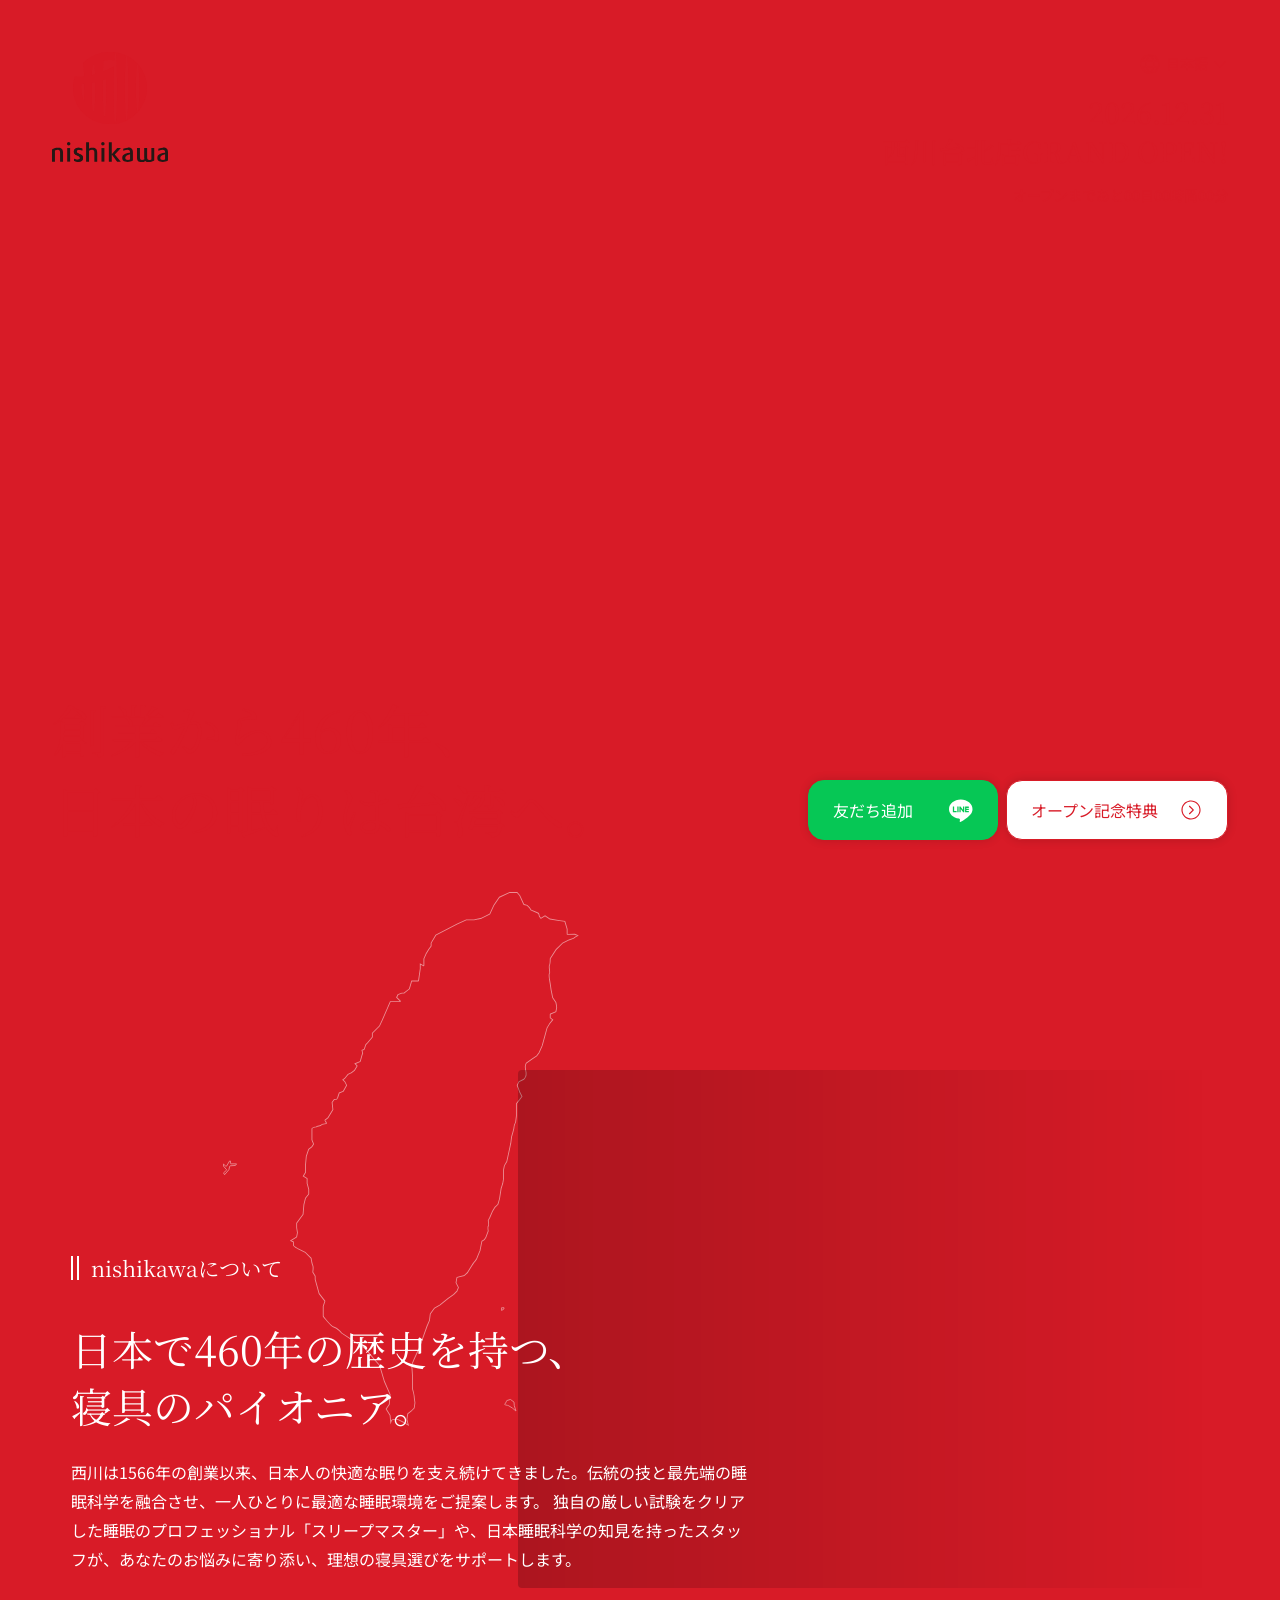
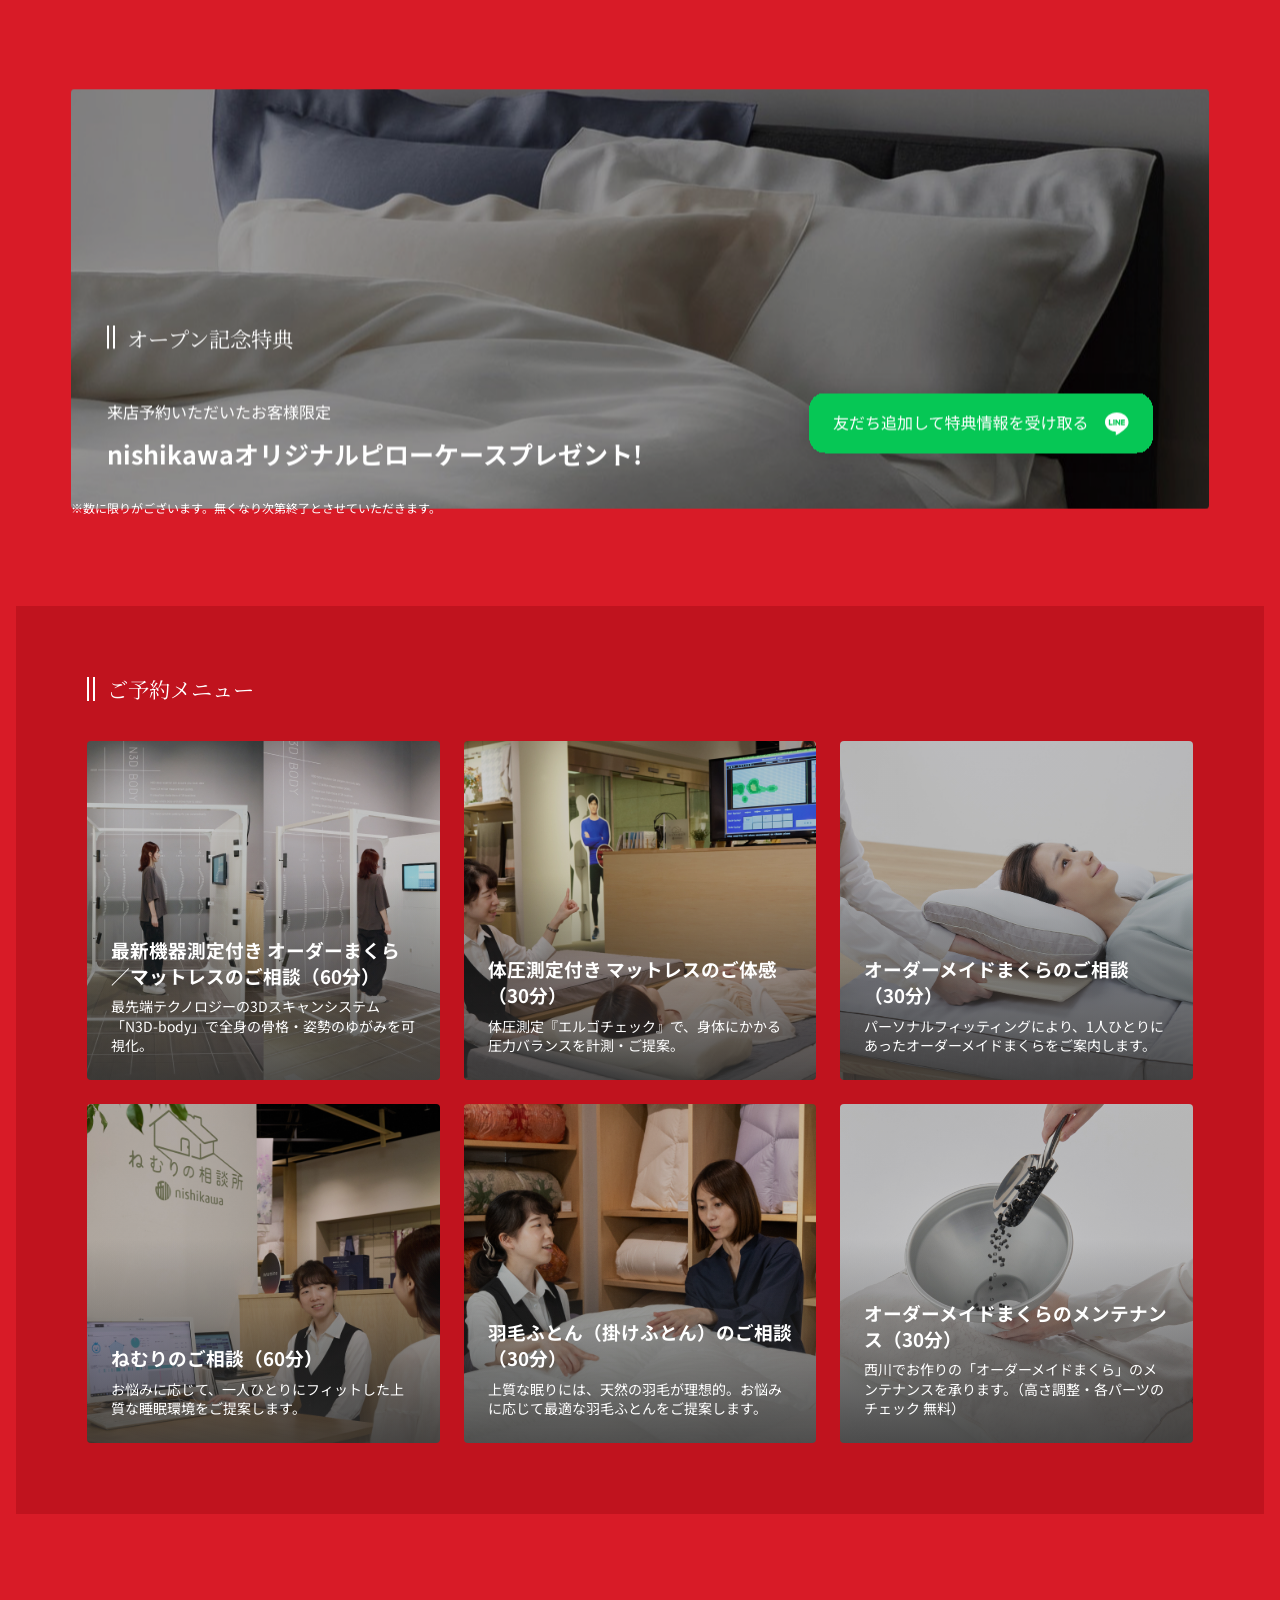
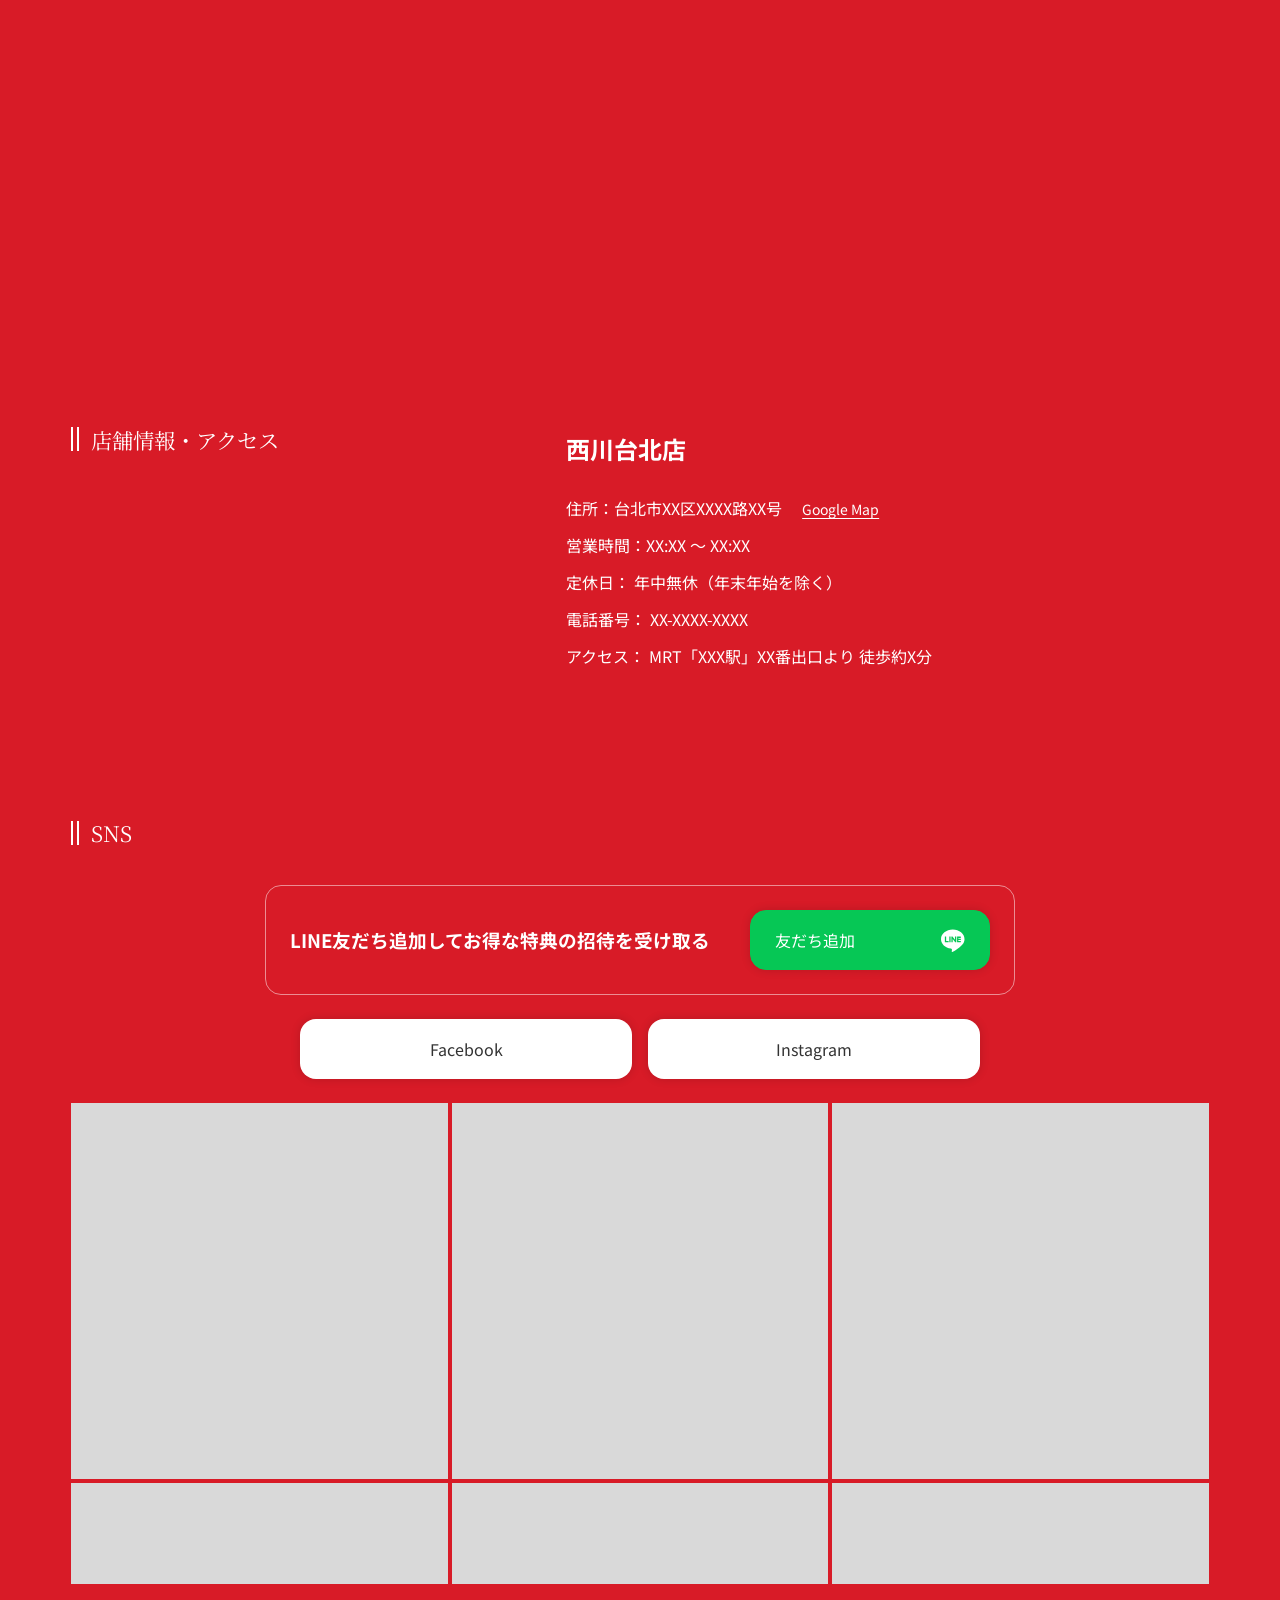
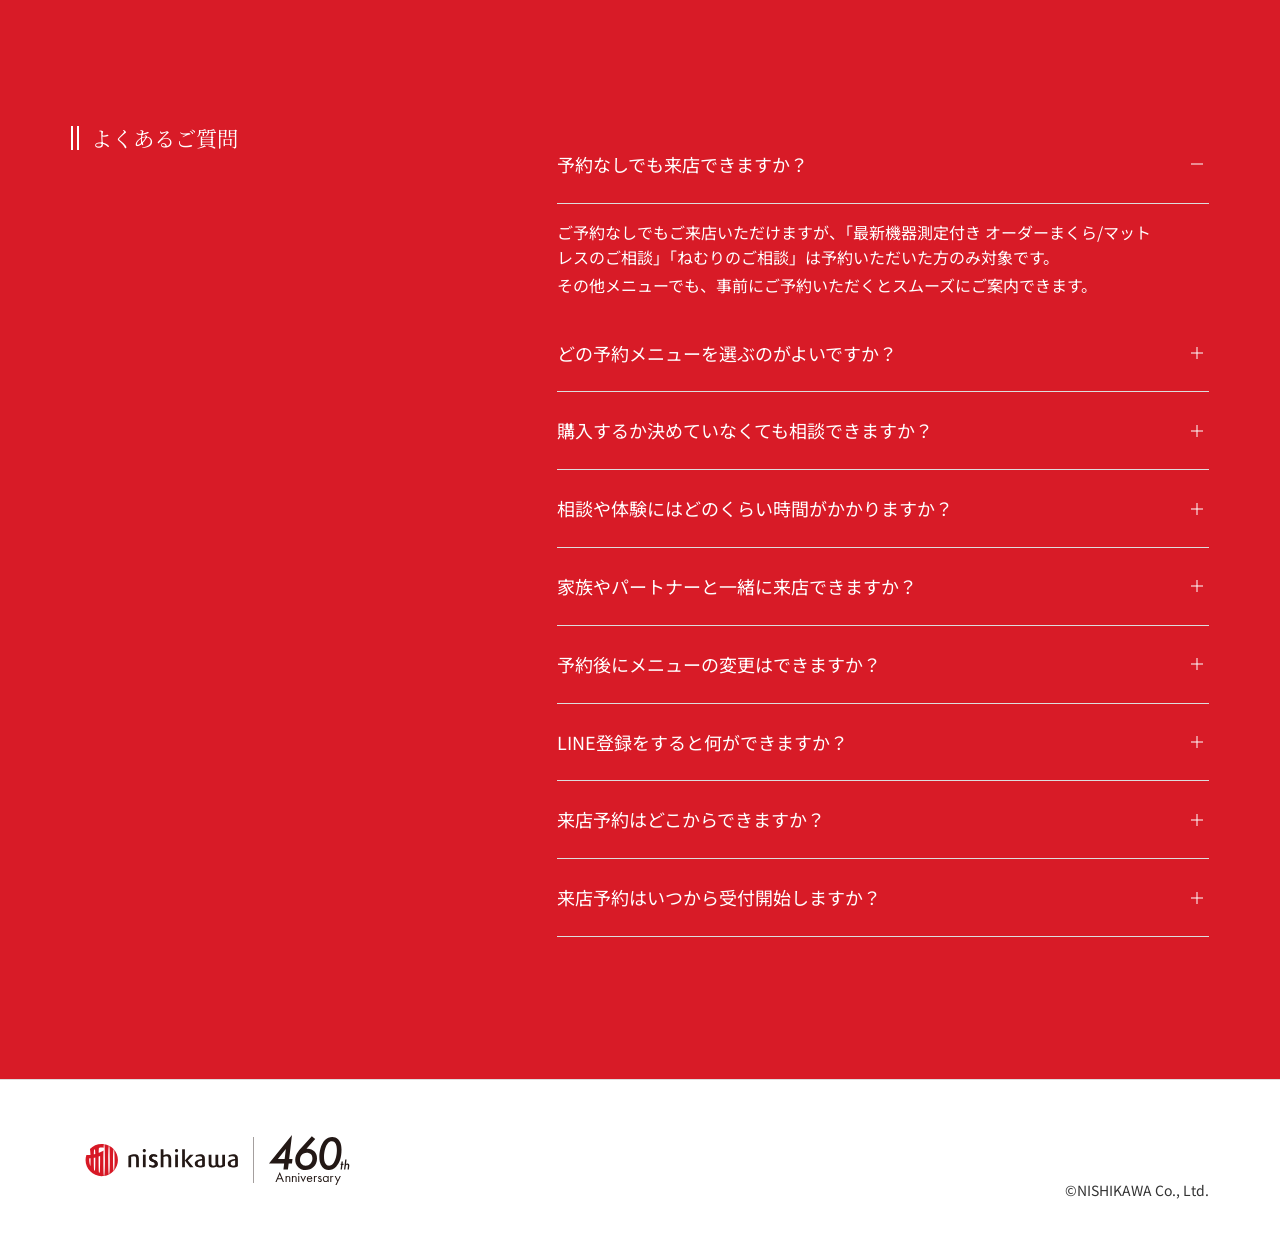
==== commit e572efda: "Update FAQ accordion" ====
--- a/index.html
+++ b/index.html
@@ -149,14 +149,91 @@
         </div>
       </section>
 
-      <section class="faq section-pad">
+      <section class="faq section-pad" id="faq">
         <div class="section-label">よくあるご質問</div>
         <div class="faq__list">
-          <button>買ったばかりの羽毛ふとんが臭います。どうすれば良いでしょうか？ <span>＋</span></button>
-          <button>羽毛ふとんから羽毛が出てきます。どうすれば良いでしょうか？ <span>＋</span></button>
-          <button>羽毛ふとんからダニは発生しますか？ <span>＋</span></button>
-          <button>羽毛ふとんを長期間収納するときの方法を教えてください。 <span>＋</span></button>
-          <button>羽毛ふとんをコインランドリーで洗ってもいいですか？ <span>＋</span></button>
+          <details class="faq__item" open>
+            <summary class="faq__question">
+              <span>予約なしでも来店できますか？</span>
+              <span class="faq__icon" aria-hidden="true"></span>
+            </summary>
+            <div class="faq__answer">
+              <p>ご予約なしでもご来店いただけますが、「最新機器測定付き オーダーまくら/マットレスのご相談」「ねむりのご相談」は予約いただいた方のみ対象です。</p>
+              <p>その他メニューでも、事前にご予約いただくとスムーズにご案内できます。</p>
+            </div>
+          </details>
+          <details class="faq__item">
+            <summary class="faq__question">
+              <span>どの予約メニューを選ぶのがよいですか？</span>
+              <span class="faq__icon" aria-hidden="true"></span>
+            </summary>
+            <div class="faq__answer">
+              <p>まずは「最新機器測定付き オーダーまくら／マットレスのご相談」がおすすめです。全身の骨格・姿勢のゆがみを可視化し、まくらやマットレスなど幅広い中から適した内容をご案内します。</p>
+            </div>
+          </details>
+          <details class="faq__item">
+            <summary class="faq__question">
+              <span>購入するか決めていなくても相談できますか？</span>
+              <span class="faq__icon" aria-hidden="true"></span>
+            </summary>
+            <div class="faq__answer">
+              <p>はい。購入前のご相談や体験だけでもご利用いただけます。寝具選びで迷っていることや、睡眠に関するお悩みをお気軽にご相談ください。</p>
+            </div>
+          </details>
+          <details class="faq__item">
+            <summary class="faq__question">
+              <span>相談や体験にはどのくらい時間がかかりますか？</span>
+              <span class="faq__icon" aria-hidden="true"></span>
+            </summary>
+            <div class="faq__answer">
+              <p>メニューにより異なりますが、約30分〜60分程度が目安です。</p>
+            </div>
+          </details>
+          <details class="faq__item">
+            <summary class="faq__question">
+              <span>家族やパートナーと一緒に来店できますか？</span>
+              <span class="faq__icon" aria-hidden="true"></span>
+            </summary>
+            <div class="faq__answer">
+              <p>ご一緒にご来店いただけますが、測定系メニューの予約枠は一枠につき一人ですので、測定を希望される人数分のご予約をお願いいたします。</p>
+            </div>
+          </details>
+          <details class="faq__item">
+            <summary class="faq__question">
+              <span>予約後にメニューの変更はできますか？</span>
+              <span class="faq__icon" aria-hidden="true"></span>
+            </summary>
+            <div class="faq__answer">
+              <p>予約後にご相談内容が変わった場合は、店頭でスタッフにお申し付けください。当日の予約状況や内容に応じて、可能な範囲でご案内します。</p>
+            </div>
+          </details>
+          <details class="faq__item">
+            <summary class="faq__question">
+              <span>LINE登録をすると何ができますか？</span>
+              <span class="faq__icon" aria-hidden="true"></span>
+            </summary>
+            <div class="faq__answer">
+              <p>OPEN情報やキャンペーン情報を受け取れるほか、予約開始後はLINEから来店予約もできます。LINEからご予約いただくと、リマインドのお知らせもお届けさせていただきます。</p>
+            </div>
+          </details>
+          <details class="faq__item">
+            <summary class="faq__question">
+              <span>来店予約はどこからできますか？</span>
+              <span class="faq__icon" aria-hidden="true"></span>
+            </summary>
+            <div class="faq__answer">
+              <p>予約開始後は、LINEまたは予約サイトからご予約いただけます。LINEからのご予約が便利ですが、予約サイトから直接のご予約も可能です。</p>
+            </div>
+          </details>
+          <details class="faq__item">
+            <summary class="faq__question">
+              <span>来店予約はいつから受付開始しますか？</span>
+              <span class="faq__icon" aria-hidden="true"></span>
+            </summary>
+            <div class="faq__answer">
+              <p>予約受付の開始日は、当サイトおよびLINEでご案内します。いち早くお知らせを受け取りたい方は、LINE登録をご利用ください。</p>
+            </div>
+          </details>
         </div>
       </section>
     </main>
--- a/styles.css
+++ b/styles.css
@@ -44,6 +44,11 @@
   padding: 16px;
 }
 
+.hero.shell {
+  display: flex;
+  min-height: 100svh;
+}
+
 .section-pad {
   padding: clamp(64px, 11.1vw, 160px) var(--pad) clamp(48px, 5.56vw, 80px);
 }
@@ -51,8 +56,8 @@
 .hero__panel {
   position: relative;
   display: flex;
-  min-height: min(61.1vw, 880px);
-  aspect-ratio: 1440 / 880;
+  min-height: calc(100svh - 32px);
+  width: 100%;
   flex-direction: column;
   justify-content: space-between;
   overflow: hidden;
@@ -306,7 +311,7 @@
   width: min(54vw, 778px);
   aspect-ratio: 777.5 / 583.125;
   border-radius: 4px;
-  background: linear-gradient(90deg, rgb(0 0 0 / 20%), rgb(102 102 102 / 0%)), url("./assets/about.jpg") center / cover;
+  background: linear-gradient(90deg, rgb(0 0 0 / 20%), rgb(102 102 102 / 0%)), url("./assets/about-measurement.jpg") center / cover;
   transform: translate3d(0, var(--parallax-y, 0), 0);
   will-change: transform;
 }
@@ -580,42 +585,92 @@
 
 .faq {
   display: flex;
-  flex-direction: column;
-  align-items: center;
+  align-items: flex-start;
+  justify-content: space-between;
+  gap: clamp(40px, 6.7vw, 96px);
   padding-bottom: clamp(96px, 11.1vw, 160px);
   padding-top: var(--pad);
 }
 
-.faq .section-label,
+.faq .section-label {
+  width: min(33.33vw, 400px);
+  flex: 0 0 min(33.33vw, 400px);
+  margin-bottom: 0;
+}
+
 .faq__list {
-  width: min(100%, 1200px);
-}
-
-.faq__list {
-  display: flex;
+  display: flex;
+  min-width: 0;
+  flex: 1 1 auto;
   flex-direction: column;
-  gap: 8px;
-}
-
-.faq button {
+}
+
+.faq__question {
   display: flex;
   width: 100%;
+  min-height: 73px;
   align-items: center;
   justify-content: space-between;
-  gap: 10px;
-  border: 0;
+  gap: 16px;
   border-bottom: 1px solid var(--line);
   padding: 24px 0;
   color: var(--white);
-  background: transparent;
-  font: 700 16px/1.8 var(--sans);
+  cursor: pointer;
+  font: 400 18px/1.6 var(--sans);
   text-align: left;
-}
-
-.faq span {
+  word-break: break-word;
+}
+
+.faq__question::-webkit-details-marker {
+  display: none;
+}
+
+.faq__question::marker {
+  content: "";
+}
+
+.faq__icon {
+  position: relative;
   flex: 0 0 auto;
-  font-size: 24px;
-  font-weight: 400;
+  width: 24px;
+  height: 24px;
+}
+
+.faq__icon::before,
+.faq__icon::after {
+  position: absolute;
+  top: 50%;
+  left: 50%;
+  width: 12px;
+  height: 1px;
+  background: currentcolor;
+  content: "";
+  transform: translate(-50%, -50%);
+  transition: transform 180ms ease, opacity 180ms ease;
+}
+
+.faq__icon::after {
+  transform: translate(-50%, -50%) rotate(90deg);
+}
+
+.faq__item[open] .faq__icon::after {
+  opacity: 0;
+  transform: translate(-50%, -50%) rotate(0deg);
+}
+
+.faq__answer {
+  padding: 16px 48px 16px 0;
+  color: var(--white);
+  font: 400 16px/1.6 var(--sans);
+  word-break: break-word;
+}
+
+.faq__answer p {
+  margin: 0;
+}
+
+.faq__answer p + p {
+  margin-top: 2px;
 }
 
 .footer {
@@ -728,15 +783,15 @@
 
 @media (max-width: 900px) {
   .hero__panel {
-    min-height: 720px;
-    aspect-ratio: auto;
+    min-height: calc(100svh - 32px);
   }
 
   .hero__header,
   .hero__bottom,
   .benefit__body,
   .access,
-  .line-panel {
+  .line-panel,
+  .faq {
     flex-direction: column;
     align-items: stretch;
   }
@@ -777,6 +832,11 @@
     width: 100%;
   }
 
+  .faq .section-label {
+    width: 100%;
+    flex-basis: auto;
+  }
+
   .line-panel .button {
     width: 100%;
   }
@@ -793,7 +853,7 @@
   }
 
   .hero__panel {
-    min-height: 812px;
+    min-height: calc(100svh - 16px);
     padding: 18px;
   }
 
@@ -831,9 +891,9 @@
     position: absolute;
     top: 18px;
     right: auto;
-    left: min(210px, calc(100vw - 180px));
-    width: 160px;
-    max-width: 160px;
+    left: 120px;
+    width: 210px;
+    max-width: calc(100vw - 150px);
     margin-left: auto;
     gap: 8px;
   }
@@ -879,6 +939,22 @@
     font-size: 14px;
   }
 
+  .faq {
+    gap: 24px;
+  }
+
+  .faq__question {
+    min-height: 64px;
+    padding: 18px 0;
+    font-size: 15px;
+  }
+
+  .faq__answer {
+    padding-right: 0;
+    padding-bottom: 18px;
+    font-size: 14px;
+  }
+
   .ornament {
     left: 4%;
     width: 70%;
